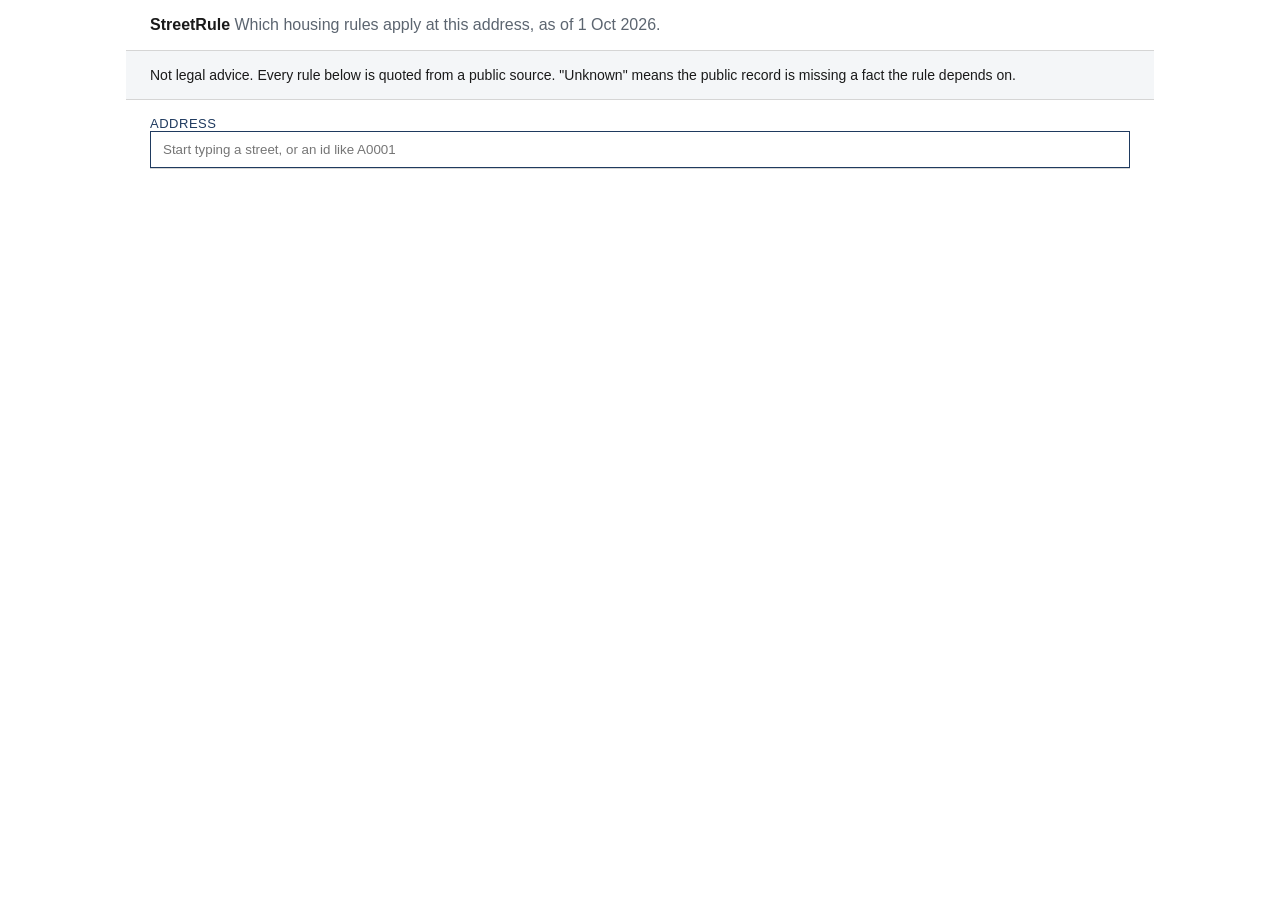
==== static/index.html @ 980dfa44 "Start the housing-rule lookup from the RealPage corpus. The repository is created during the event a" ====
<!doctype html>
<html lang="en">
<head>
  <meta charset="utf-8">
  <meta name="viewport" content="width=device-width, initial-scale=1">
  <title>StreetRule</title>
  <link rel="stylesheet" href="/static/style.css">
</head>
<body>
  <header class="bar">
    <div>
      <strong>StreetRule</strong>
      <span class="tag">Which housing rules apply at this address, as of 1 Oct 2026.</span>
    </div>
    <span class="meta" id="health"></span>
  </header>
  <p class="notice">Not legal advice. Every rule below is quoted from a public source. "Unknown" means the public record is missing a fact the rule depends on.</p>
  <main>
    <section>
      <label for="q">Address</label>
      <input id="q" placeholder="Start typing a street, or an id like A0001" autocomplete="off">
      <ul id="matches"></ul>
    </section>
    <section id="result"></section>
  </main>
  <script src="/static/app.js"></script>
</body>
</html>
---- static/style.css ----
:root { color: #1a1a1a; font-family: "Helvetica Neue", Helvetica, Arial, sans-serif; }
body { margin: 0; background: #fff; }
.bar, .notice, main { max-width: 980px; margin: 0 auto; padding: 16px 24px; }
.bar { display: flex; justify-content: space-between; gap: 24px; border-bottom: 1px solid #d5d5d5; align-items: baseline; }
.tag, .meta, .cite, .quote { color: #5c6570; }
.notice { background: #f4f6f8; border-bottom: 1px solid #d5d5d5; font-size: 14px; }
label { display: block; font-size: 13px; letter-spacing: .04em; text-transform: uppercase; color: #1f3a5f; }
input { width: 100%; box-sizing: border-box; font: 16px/1.4 inherit; padding: 10px 12px; border: 1px solid #1f3a5f; }
ul { list-style: none; margin: 0; padding: 0; border: 1px solid #d5d5d5; border-top: 0; }
li { padding: 8px 12px; cursor: pointer; }
li:hover { background: #f4f6f8; }
article { border-top: 1px solid #d5d5d5; padding: 14px 0; }
.result { font-weight: 600; color: #1f3a5f; text-transform: uppercase; font-size: 13px; letter-spacing: .04em; }
.quote { margin: 8px 0 0; padding-left: 12px; border-left: 2px solid #1f3a5f; }
h1 { font-size: 22px; font-weight: 600; margin: 8px 0; }
h2 { font-size: 16px; margin: 0 0 4px; }
p { margin: 4px 0; }
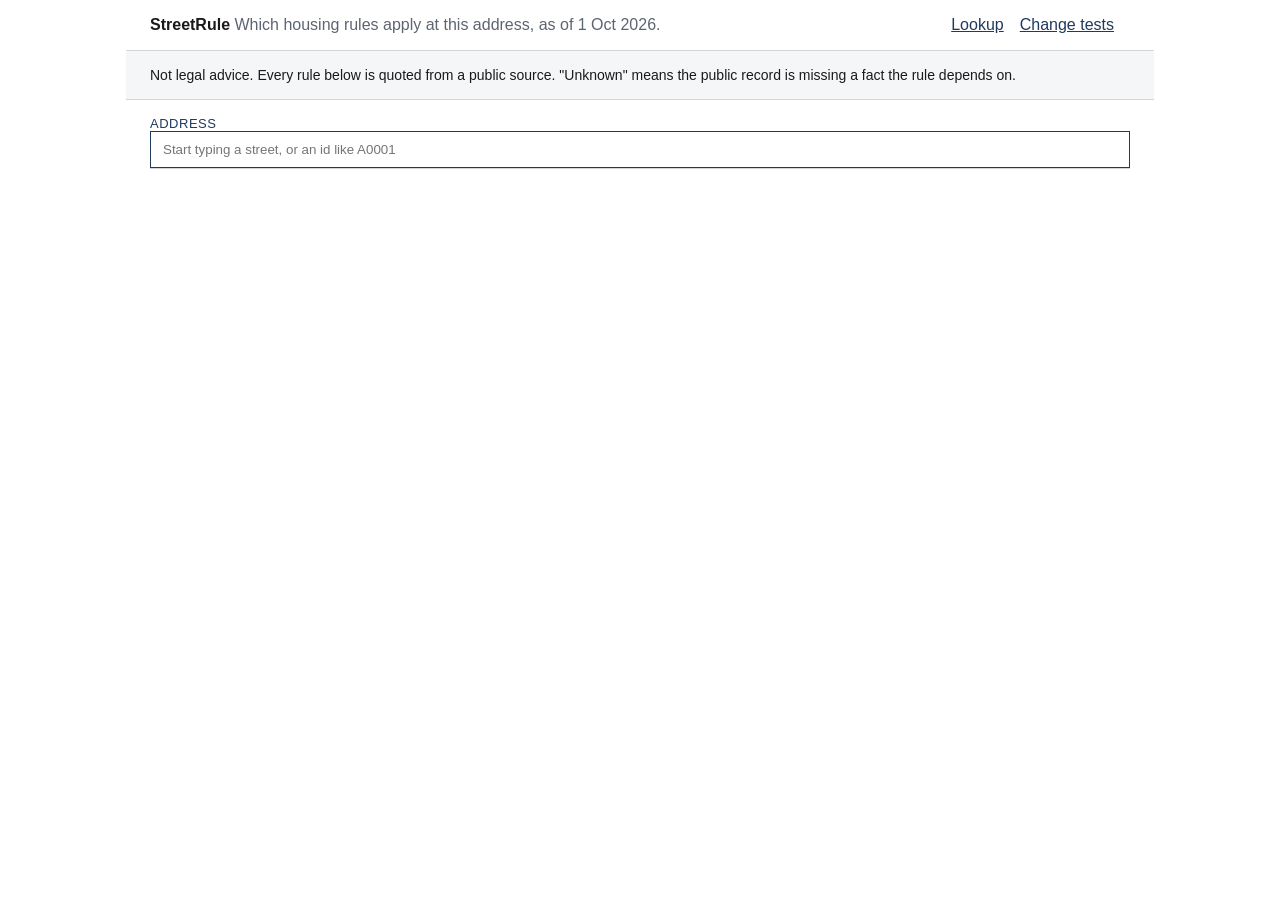
==== commit 89508b7d: "Add the five change tests and apply an enacted law once its date arrives Co-authored-by: Cursor <cur" ====
--- a/static/index.html
+++ b/static/index.html
@@ -12,7 +12,11 @@
       <strong>StreetRule</strong>
       <span class="tag">Which housing rules apply at this address, as of 1 Oct 2026.</span>
     </div>
-    <span class="meta" id="health"></span>
+    <nav>
+      <a href="/">Lookup</a>
+      <a href="/changes">Change tests</a>
+      <span class="meta" id="health"></span>
+    </nav>
   </header>
   <p class="notice">Not legal advice. Every rule below is quoted from a public source. "Unknown" means the public record is missing a fact the rule depends on.</p>
   <main>
--- a/static/style.css
+++ b/static/style.css
@@ -15,3 +15,14 @@
 h1 { font-size: 22px; font-weight: 600; margin: 8px 0; }
 h2 { font-size: 16px; margin: 0 0 4px; }
 p { margin: 4px 0; }
+
+nav { display: flex; gap: 16px; align-items: baseline; }
+nav a { color: #1f3a5f; }
+ul.plain { border: 0; margin-top: 8px; }
+ul.plain li { cursor: default; padding: 4px 0; }
+
+.conflict {
+  border-left: 3px solid #b26a00;
+  padding-left: 10px;
+  color: #6b4000;
+}
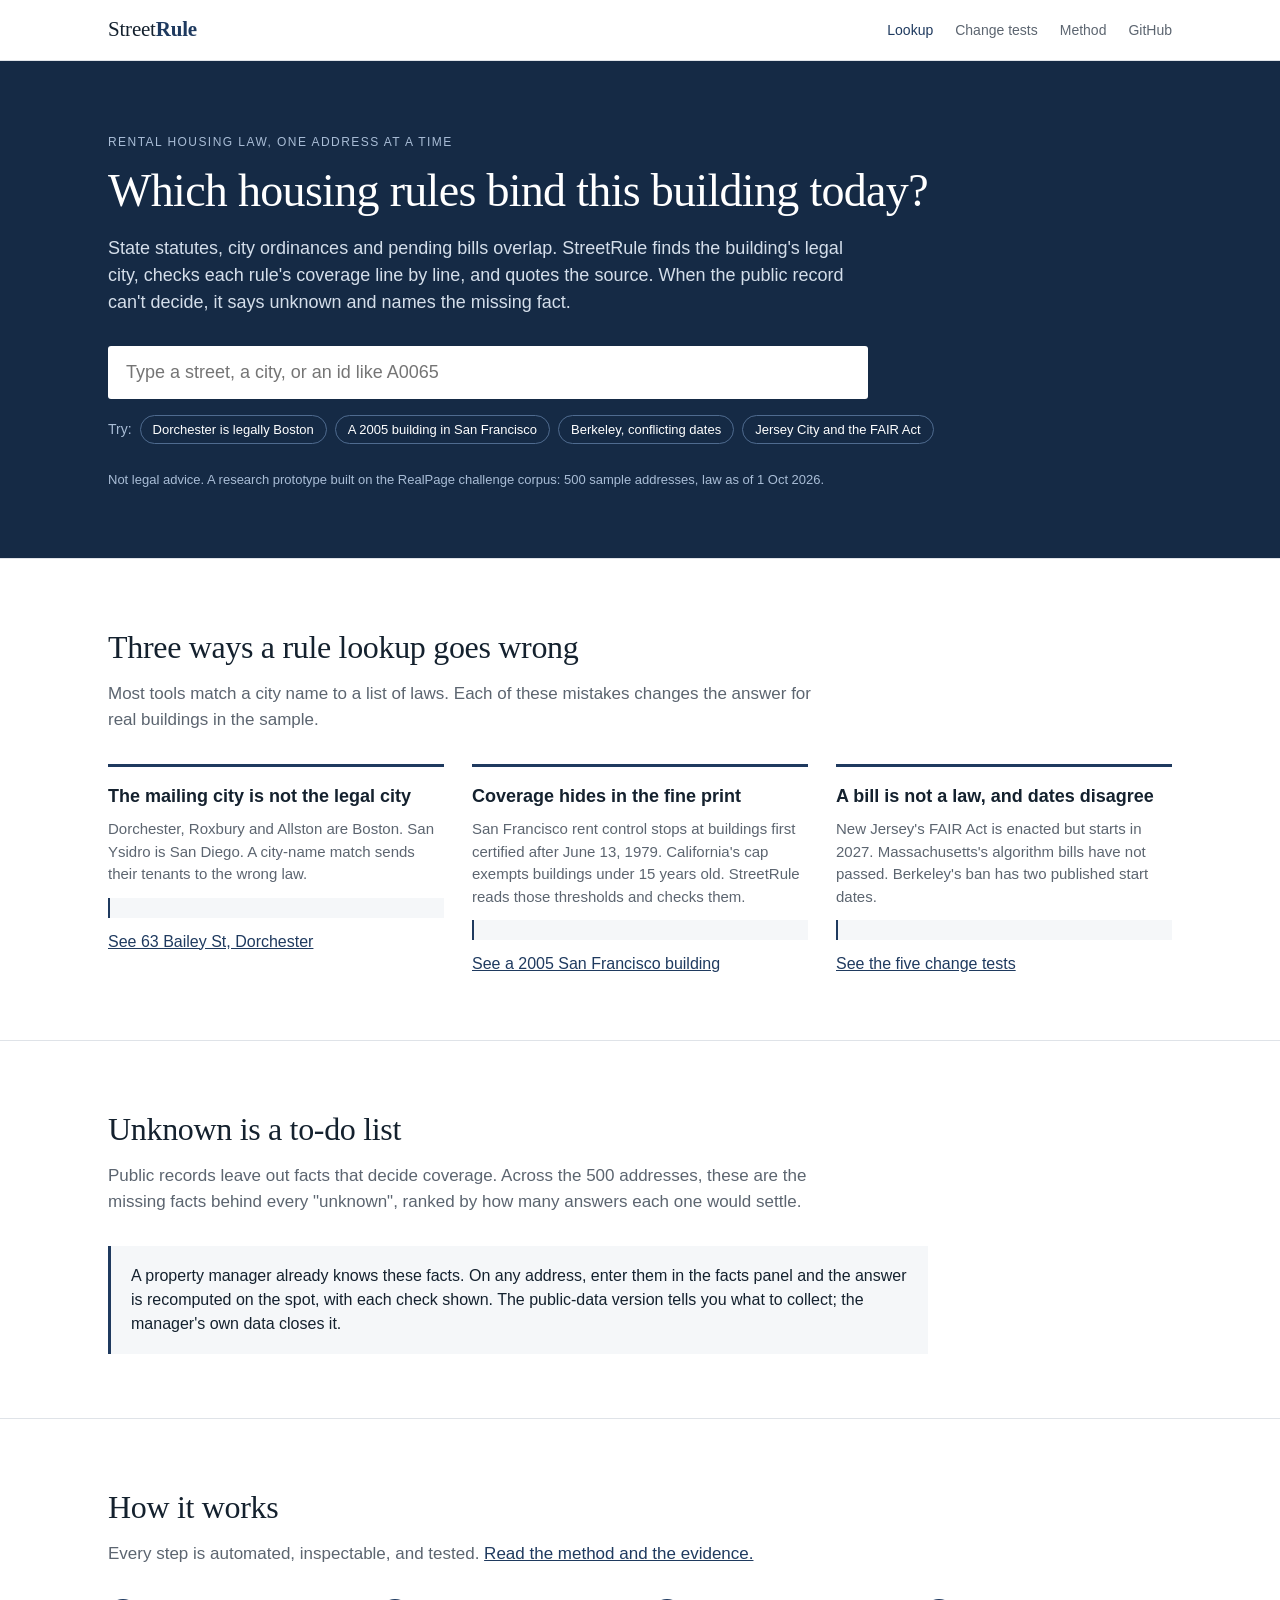
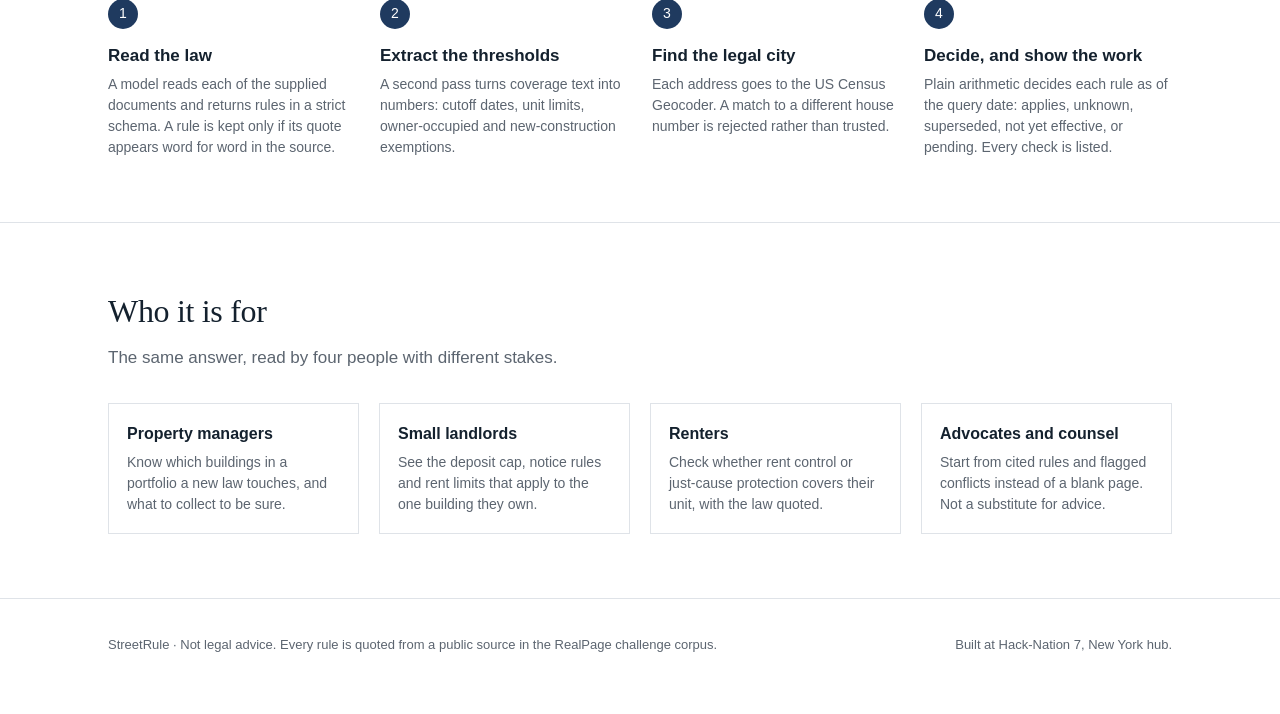
==== commit bba81198: "Decide coverage from extracted thresholds, verify cities with the Census Geocoder, redesign the site" ====
--- a/static/index.html
+++ b/static/index.html
@@ -3,30 +3,121 @@
 <head>
   <meta charset="utf-8">
   <meta name="viewport" content="width=device-width, initial-scale=1">
-  <title>StreetRule</title>
+  <title>StreetRule · Which housing rules bind this building today</title>
+  <meta name="description" content="Address-level rental housing law: state statutes, city ordinances and pending bills, each quoted from its source, with unknown when the public record cannot decide.">
   <link rel="stylesheet" href="/static/style.css">
 </head>
 <body>
-  <header class="bar">
-    <div>
-      <strong>StreetRule</strong>
-      <span class="tag">Which housing rules apply at this address, as of 1 Oct 2026.</span>
+  <header class="top">
+    <div class="wrap">
+      <a class="brand" href="/">Street<b>Rule</b></a>
+      <nav>
+        <a href="/" class="on">Lookup</a>
+        <a href="/changes">Change tests</a>
+        <a href="/method">Method</a>
+        <a href="https://github.com/vladislav-pak-world-bank/streetrule">GitHub</a>
+      </nav>
     </div>
-    <nav>
-      <a href="/">Lookup</a>
-      <a href="/changes">Change tests</a>
-      <span class="meta" id="health"></span>
-    </nav>
   </header>
-  <p class="notice">Not legal advice. Every rule below is quoted from a public source. "Unknown" means the public record is missing a fact the rule depends on.</p>
-  <main>
-    <section>
-      <label for="q">Address</label>
-      <input id="q" placeholder="Start typing a street, or an id like A0001" autocomplete="off">
-      <ul id="matches"></ul>
+
+  <section class="hero">
+    <div class="wrap">
+      <p class="eyebrow">Rental housing law, one address at a time</p>
+      <h1>Which housing rules bind this building today?</h1>
+      <p class="lede">State statutes, city ordinances and pending bills overlap. StreetRule finds the building's legal city, checks each rule's coverage line by line, and quotes the source. When the public record can't decide, it says unknown and names the missing fact.</p>
+      <div class="search">
+        <input id="q" placeholder="Type a street, a city, or an id like A0065" autocomplete="off" aria-label="Address">
+        <ul id="matches"></ul>
+      </div>
+      <div class="examples">
+        <span>Try:</span>
+        <button data-id="A0065">Dorchester is legally Boston</button>
+        <button data-id="A0081">A 2005 building in San Francisco</button>
+        <button data-id="A0005">Berkeley, conflicting dates</button>
+        <button data-id="A0008">Jersey City and the FAIR Act</button>
+      </div>
+      <p class="disclaimer">Not legal advice. A research prototype built on the RealPage challenge corpus: 500 sample addresses, law as of 1 Oct 2026.</p>
+    </div>
+  </section>
+
+  <div id="landing">
+    <div class="strip">
+      <div class="wrap" id="stats"></div>
+    </div>
+
+    <section class="block">
+      <div class="wrap">
+        <h2>Three ways a rule lookup goes wrong</h2>
+        <p class="sub">Most tools match a city name to a list of laws. Each of these mistakes changes the answer for real buildings in the sample.</p>
+        <div class="three">
+          <article>
+            <h3>The mailing city is not the legal city</h3>
+            <p>Dorchester, Roxbury and Allston are Boston. San Ysidro is San Diego. A city-name match sends their tenants to the wrong law.</p>
+            <p class="proof" id="proof-city"></p>
+            <button class="linkish" data-id="A0065">See 63 Bailey St, Dorchester</button>
+          </article>
+          <article>
+            <h3>Coverage hides in the fine print</h3>
+            <p>San Francisco rent control stops at buildings first certified after June 13, 1979. California's cap exempts buildings under 15 years old. StreetRule reads those thresholds and checks them.</p>
+            <p class="proof" id="proof-coverage"></p>
+            <button class="linkish" data-id="A0081">See a 2005 San Francisco building</button>
+          </article>
+          <article>
+            <h3>A bill is not a law, and dates disagree</h3>
+            <p>New Jersey's FAIR Act is enacted but starts in 2027. Massachusetts's algorithm bills have not passed. Berkeley's ban has two published start dates.</p>
+            <p class="proof" id="proof-status"></p>
+            <a href="/changes">See the five change tests</a>
+          </article>
+        </div>
+      </div>
     </section>
-    <section id="result"></section>
+
+    <section class="block">
+      <div class="wrap">
+        <h2>Unknown is a to-do list</h2>
+        <p class="sub">Public records leave out facts that decide coverage. Across the 500 addresses, these are the missing facts behind every "unknown", ranked by how many answers each one would settle.</p>
+        <div class="drivers" id="drivers"></div>
+        <div class="callout">A property manager already knows these facts. On any address, enter them in the facts panel and the answer is recomputed on the spot, with each check shown. The public-data version tells you what to collect; the manager's own data closes it.</div>
+      </div>
+    </section>
+
+    <section class="block">
+      <div class="wrap">
+        <h2>How it works</h2>
+        <p class="sub">Every step is automated, inspectable, and tested. <a href="/method">Read the method and the evidence.</a></p>
+        <div class="steps">
+          <article><h3>Read the law</h3><p>A model reads each of the supplied documents and returns rules in a strict schema. A rule is kept only if its quote appears word for word in the source.</p></article>
+          <article><h3>Extract the thresholds</h3><p>A second pass turns coverage text into numbers: cutoff dates, unit limits, owner-occupied and new-construction exemptions.</p></article>
+          <article><h3>Find the legal city</h3><p>Each address goes to the US Census Geocoder. A match to a different house number is rejected rather than trusted.</p></article>
+          <article><h3>Decide, and show the work</h3><p>Plain arithmetic decides each rule as of the query date: applies, unknown, superseded, not yet effective, or pending. Every check is listed.</p></article>
+        </div>
+      </div>
+    </section>
+
+    <section class="block">
+      <div class="wrap">
+        <h2>Who it is for</h2>
+        <p class="sub">The same answer, read by four people with different stakes.</p>
+        <div class="who">
+          <article><h3>Property managers</h3><p>Know which buildings in a portfolio a new law touches, and what to collect to be sure.</p></article>
+          <article><h3>Small landlords</h3><p>See the deposit cap, notice rules and rent limits that apply to the one building they own.</p></article>
+          <article><h3>Renters</h3><p>Check whether rent control or just-cause protection covers their unit, with the law quoted.</p></article>
+          <article><h3>Advocates and counsel</h3><p>Start from cited rules and flagged conflicts instead of a blank page. Not a substitute for advice.</p></article>
+        </div>
+      </div>
+    </section>
+  </div>
+
+  <main id="report" class="hidden">
+    <div class="wrap" id="report-body"></div>
   </main>
+
+  <footer>
+    <div class="wrap">
+      <span>StreetRule · Not legal advice. Every rule is quoted from a public source in the RealPage challenge corpus.</span>
+      <span>Built at Hack-Nation 7, New York hub.</span>
+    </div>
+  </footer>
   <script src="/static/app.js"></script>
 </body>
 </html>
--- a/static/style.css
+++ b/static/style.css
@@ -1,28 +1,205 @@
-:root { color: #1a1a1a; font-family: "Helvetica Neue", Helvetica, Arial, sans-serif; }
+:root {
+  --ink: #14212e;
+  --navy: #1f3a5f;
+  --navy-deep: #152a45;
+  --muted: #5c6570;
+  --line: #dfe3e8;
+  --soft: #f5f7f9;
+  --applies: #1d6b46;
+  --unknown: #9a6200;
+  --superseded: #5c6570;
+  --future: #2f5f9e;
+  --pending: #6b4fa0;
+  --outside: #8a8f96;
+  --serif: Georgia, "Times New Roman", serif;
+  --sans: "Helvetica Neue", Helvetica, Arial, sans-serif;
+  color: var(--ink);
+  font-family: var(--sans);
+  font-size: 16px;
+  line-height: 1.5;
+}
+
+* { box-sizing: border-box; }
 body { margin: 0; background: #fff; }
-.bar, .notice, main { max-width: 980px; margin: 0 auto; padding: 16px 24px; }
-.bar { display: flex; justify-content: space-between; gap: 24px; border-bottom: 1px solid #d5d5d5; align-items: baseline; }
-.tag, .meta, .cite, .quote { color: #5c6570; }
-.notice { background: #f4f6f8; border-bottom: 1px solid #d5d5d5; font-size: 14px; }
-label { display: block; font-size: 13px; letter-spacing: .04em; text-transform: uppercase; color: #1f3a5f; }
-input { width: 100%; box-sizing: border-box; font: 16px/1.4 inherit; padding: 10px 12px; border: 1px solid #1f3a5f; }
-ul { list-style: none; margin: 0; padding: 0; border: 1px solid #d5d5d5; border-top: 0; }
-li { padding: 8px 12px; cursor: pointer; }
-li:hover { background: #f4f6f8; }
-article { border-top: 1px solid #d5d5d5; padding: 14px 0; }
-.result { font-weight: 600; color: #1f3a5f; text-transform: uppercase; font-size: 13px; letter-spacing: .04em; }
-.quote { margin: 8px 0 0; padding-left: 12px; border-left: 2px solid #1f3a5f; }
-h1 { font-size: 22px; font-weight: 600; margin: 8px 0; }
-h2 { font-size: 16px; margin: 0 0 4px; }
-p { margin: 4px 0; }
-
-nav { display: flex; gap: 16px; align-items: baseline; }
-nav a { color: #1f3a5f; }
-ul.plain { border: 0; margin-top: 8px; }
-ul.plain li { cursor: default; padding: 4px 0; }
-
-.conflict {
-  border-left: 3px solid #b26a00;
-  padding-left: 10px;
-  color: #6b4000;
+a { color: var(--navy); }
+.wrap { max-width: 1120px; margin: 0 auto; padding: 0 28px; }
+
+/* Top bar */
+.top { border-bottom: 1px solid var(--line); background: #fff; position: sticky; top: 0; z-index: 10; }
+.top .wrap { display: flex; align-items: center; justify-content: space-between; height: 60px; }
+.brand { font-family: var(--serif); font-size: 21px; color: var(--ink); text-decoration: none; letter-spacing: -.01em; }
+.brand b { color: var(--navy); }
+.top nav { display: flex; gap: 22px; font-size: 14px; }
+.top nav a { color: var(--muted); text-decoration: none; }
+.top nav a:hover, .top nav a.on { color: var(--navy); }
+
+/* Hero */
+.hero { background: var(--navy-deep); color: #fff; padding: 72px 0 56px; }
+.eyebrow { text-transform: uppercase; letter-spacing: .12em; font-size: 12px; color: #a9bdd6; margin: 0 0 14px; }
+.hero h1 { font-family: var(--serif); font-weight: 400; font-size: 46px; line-height: 1.12; margin: 0 0 18px; max-width: 820px; letter-spacing: -.015em; }
+.hero p.lede { font-size: 18px; color: #d4deea; max-width: 760px; margin: 0 0 30px; }
+.search { position: relative; max-width: 760px; }
+.search input { width: 100%; font: 18px var(--sans); padding: 16px 18px; border: 0; border-radius: 3px; color: var(--ink); }
+.search input:focus { outline: 3px solid #7fa6d6; }
+#matches { position: absolute; left: 0; right: 0; top: 100%; margin: 4px 0 0; padding: 0; list-style: none; background: #fff; color: var(--ink); border-radius: 3px; box-shadow: 0 10px 30px rgba(0, 0, 0, .25); max-height: 340px; overflow: auto; z-index: 5; }
+#matches li { padding: 10px 16px; cursor: pointer; border-bottom: 1px solid var(--line); font-size: 15px; }
+#matches li:hover, #matches li.active { background: var(--soft); }
+#matches:empty { display: none; }
+.examples { margin-top: 16px; font-size: 14px; color: #a9bdd6; display: flex; flex-wrap: wrap; gap: 8px; align-items: center; }
+.examples button { font: 13px var(--sans); background: transparent; color: #fff; border: 1px solid #4f6b8f; border-radius: 20px; padding: 6px 12px; cursor: pointer; }
+.examples button:hover { background: #24406a; }
+.disclaimer { margin-top: 26px; font-size: 13px; color: #a9bdd6; max-width: 760px; }
+
+/* Evidence strip */
+.strip { border-bottom: 1px solid var(--line); background: var(--soft); }
+.strip .wrap { display: grid; grid-template-columns: repeat(5, 1fr); gap: 0; }
+.stat { padding: 26px 18px 24px 0; }
+.stat + .stat { padding-left: 18px; border-left: 1px solid var(--line); }
+.stat .n { font-family: var(--serif); font-size: 34px; color: var(--navy); line-height: 1; }
+.stat .l { font-size: 13px; color: var(--muted); margin-top: 8px; }
+
+/* Sections */
+section.block { padding: 64px 0; border-bottom: 1px solid var(--line); }
+section.block h2 { font-family: var(--serif); font-weight: 400; font-size: 32px; margin: 0 0 10px; letter-spacing: -.01em; }
+section.block p.sub { color: var(--muted); max-width: 720px; margin: 0 0 32px; font-size: 17px; }
+.three { display: grid; grid-template-columns: repeat(3, 1fr); gap: 28px; }
+.three article { border-top: 3px solid var(--navy); padding-top: 16px; }
+.three h3 { font-size: 18px; margin: 0 0 8px; }
+.three p { color: var(--muted); margin: 0 0 12px; font-size: 15px; }
+.three .proof { font-size: 14px; color: var(--ink); background: var(--soft); padding: 10px 12px; border-left: 2px solid var(--navy); }
+.linkish { background: none; border: 0; padding: 0; color: var(--navy); text-decoration: underline; cursor: pointer; font: inherit; }
+
+.drivers { max-width: 820px; }
+.driver { display: grid; grid-template-columns: 260px 1fr 150px; gap: 16px; align-items: center; padding: 10px 0; border-bottom: 1px solid var(--line); font-size: 15px; }
+.bar { height: 12px; background: var(--soft); border-radius: 2px; overflow: hidden; }
+.bar span { display: block; height: 100%; background: var(--unknown); }
+.driver .num { color: var(--muted); font-size: 14px; text-align: right; }
+.callout { margin-top: 26px; max-width: 820px; padding: 18px 20px; background: var(--soft); border-left: 3px solid var(--navy); }
+
+.steps { display: grid; grid-template-columns: repeat(4, 1fr); gap: 24px; counter-reset: step; }
+.steps article { position: relative; padding-top: 44px; }
+.steps article::before { counter-increment: step; content: counter(step); position: absolute; top: 0; left: 0; width: 30px; height: 30px; border-radius: 50%; background: var(--navy); color: #fff; font-size: 14px; display: grid; place-items: center; }
+.steps h3 { font-size: 17px; margin: 0 0 6px; }
+.steps p { font-size: 14px; color: var(--muted); margin: 0; }
+
+.who { display: grid; grid-template-columns: repeat(4, 1fr); gap: 20px; }
+.who article { border: 1px solid var(--line); padding: 18px; }
+.who h3 { font-size: 16px; margin: 0 0 6px; }
+.who p { font-size: 14px; color: var(--muted); margin: 0; }
+
+footer { padding: 36px 0 60px; color: var(--muted); font-size: 13px; }
+footer .wrap { display: flex; justify-content: space-between; gap: 24px; flex-wrap: wrap; }
+
+/* Report */
+#report { padding: 36px 0 70px; }
+.back { font-size: 14px; color: var(--muted); }
+.report-head h1 { font-family: var(--serif); font-weight: 400; font-size: 34px; margin: 10px 0 6px; }
+.where { color: var(--muted); font-size: 15px; display: flex; flex-wrap: wrap; gap: 10px; align-items: center; }
+.badge { display: inline-block; font-size: 12px; padding: 2px 8px; border-radius: 2px; border: 1px solid var(--line); color: var(--muted); background: #fff; }
+.badge.census { border-color: #9cc3ad; color: var(--applies); background: #f1f8f4; }
+.badge.alias { border-color: #b8c7da; color: var(--navy); }
+.badge.review { border-color: #d7c3e8; color: var(--pending); }
+.counts { display: flex; flex-wrap: wrap; gap: 8px; margin: 18px 0 26px; }
+.count { font-size: 14px; padding: 6px 12px; border-radius: 2px; background: var(--soft); border-left: 3px solid var(--line); }
+
+.layout { display: grid; grid-template-columns: 300px 1fr; gap: 36px; align-items: start; }
+aside.facts { position: sticky; top: 84px; border: 1px solid var(--line); padding: 18px; background: #fff; }
+aside h2 { font-size: 13px; text-transform: uppercase; letter-spacing: .08em; color: var(--navy); margin: 0 0 4px; }
+aside p.hint { font-size: 13px; color: var(--muted); margin: 0 0 14px; }
+.field { margin-bottom: 12px; }
+.field label { display: block; font-size: 13px; color: var(--ink); margin-bottom: 4px; }
+.field input, .field select { width: 100%; font: 15px var(--sans); padding: 8px 10px; border: 1px solid #c3cad3; border-radius: 2px; background: #fff; }
+.field input.supplied, .field select.supplied { border-color: var(--navy); background: #f2f6fb; }
+.field .from { font-size: 12px; color: var(--muted); margin-top: 3px; }
+aside button.primary { width: 100%; font: 600 14px var(--sans); background: var(--navy); color: #fff; border: 0; padding: 10px; border-radius: 2px; cursor: pointer; }
+aside button.reset { width: 100%; margin-top: 8px; font: 13px var(--sans); background: none; border: 0; color: var(--muted); text-decoration: underline; cursor: pointer; }
+.settle { margin-top: 20px; padding-top: 16px; border-top: 1px solid var(--line); }
+.settle li { font-size: 14px; margin: 6px 0; }
+.settle ul { margin: 6px 0 0; padding-left: 18px; }
+
+.group h2 { font-family: var(--serif); font-weight: 400; font-size: 22px; margin: 26px 0 4px; display: flex; align-items: baseline; gap: 10px; }
+.group h2 small { font-family: var(--sans); font-size: 14px; color: var(--muted); }
+.group p.why { color: var(--muted); margin: 0 0 10px; font-size: 14px; }
+.card { border: 1px solid var(--line); border-left: 4px solid var(--line); padding: 16px 18px; margin: 12px 0; background: #fff; }
+.card.applies { border-left-color: var(--applies); }
+.card.unknown { border-left-color: var(--unknown); }
+.card.superseded { border-left-color: var(--superseded); }
+.card.not_yet_effective { border-left-color: var(--future); }
+.card.pending { border-left-color: var(--pending); }
+.card.not_covered { border-left-color: var(--outside); }
+.tags { display: flex; flex-wrap: wrap; gap: 6px; margin-bottom: 8px; }
+.tag { font-size: 11px; text-transform: uppercase; letter-spacing: .06em; color: var(--muted); border: 1px solid var(--line); padding: 2px 6px; border-radius: 2px; }
+.tag.result { color: #fff; border-color: transparent; }
+.tag.result.applies { background: var(--applies); }
+.tag.result.unknown { background: var(--unknown); }
+.tag.result.superseded { background: var(--superseded); }
+.tag.result.not_yet_effective { background: var(--future); }
+.tag.result.pending { background: var(--pending); }
+.tag.result.not_covered { background: var(--outside); }
+.card h3 { font-size: 17px; margin: 0 0 6px; }
+.card p { margin: 4px 0; }
+.key { display: inline-block; font-size: 14px; background: var(--soft); padding: 2px 8px; margin-top: 6px; }
+.checks { list-style: none; padding: 0; margin: 10px 0 0; font-size: 14px; }
+.checks li { padding: 3px 0 3px 24px; position: relative; }
+.checks li::before { position: absolute; left: 0; font-weight: 700; width: 18px; text-align: center; }
+.checks li.pass::before { content: "✓"; color: var(--applies); }
+.checks li.fail::before { content: "✕"; color: var(--outside); }
+.checks li.open::before { content: "?"; color: var(--unknown); }
+.conflict { margin-top: 10px; border-left: 3px solid #b26a00; padding: 6px 10px; color: #6b4000; background: #fdf7ee; font-size: 14px; }
+blockquote { margin: 12px 0 0; padding: 4px 0 4px 14px; border-left: 2px solid var(--navy); color: var(--muted); font-family: var(--serif); font-size: 15px; }
+.provenance { margin-top: 10px; font-size: 13px; color: var(--muted); display: flex; flex-wrap: wrap; gap: 6px 14px; }
+details.outside summary { cursor: pointer; font-family: var(--serif); font-size: 22px; margin: 26px 0 4px; }
+details.outside summary small { font-family: var(--sans); font-size: 14px; color: var(--muted); }
+.gap-box { margin-top: 28px; padding: 16px 18px; border: 1px dashed #c3cad3; background: var(--soft); }
+.gap-box h3 { margin: 0 0 6px; font-size: 16px; }
+.gap-box ul { margin: 8px 0 0; padding-left: 18px; font-size: 14px; }
+
+/* Change tests and method */
+.page-head { padding: 48px 0 18px; border-bottom: 1px solid var(--line); }
+.page-head h1 { font-family: var(--serif); font-weight: 400; font-size: 38px; margin: 0 0 10px; }
+.page-head p { color: var(--muted); max-width: 760px; font-size: 17px; margin: 0; }
+.test { display: grid; grid-template-columns: 90px 1fr 220px; gap: 24px; padding: 28px 0; border-bottom: 1px solid var(--line); }
+.test .id { font-family: var(--serif); font-size: 34px; color: var(--navy); }
+.test h2 { font-size: 19px; margin: 0 0 6px; }
+.test p { color: var(--muted); margin: 0 0 10px; }
+.test ul { margin: 0; padding: 0; list-style: none; font-size: 14px; }
+.test li { padding: 6px 10px; border-left: 2px solid var(--line); margin-bottom: 4px; background: var(--soft); }
+.test .nums { font-size: 14px; color: var(--muted); }
+.test .nums b { display: block; font-family: var(--serif); font-weight: 400; font-size: 30px; color: var(--ink); }
+.test .pass { display: inline-block; margin-top: 10px; font-size: 12px; color: var(--applies); border: 1px solid #9cc3ad; background: #f1f8f4; padding: 2px 8px; }
+
+table.metrics { border-collapse: collapse; width: 100%; max-width: 900px; font-size: 15px; }
+table.metrics th, table.metrics td { text-align: left; padding: 10px 12px; border-bottom: 1px solid var(--line); vertical-align: top; }
+table.metrics th { font-size: 12px; text-transform: uppercase; letter-spacing: .06em; color: var(--muted); font-weight: 600; }
+.pipeline { display: grid; grid-template-columns: repeat(5, 1fr); gap: 0; margin: 10px 0 0; }
+.pipeline div { padding: 16px; border: 1px solid var(--line); border-right: 0; font-size: 14px; }
+.pipeline div:last-child { border-right: 1px solid var(--line); }
+.pipeline b { display: block; margin-bottom: 4px; color: var(--navy); }
+.pipeline code { font-size: 12px; color: var(--muted); }
+.plain-list { color: var(--muted); max-width: 820px; }
+.plain-list li { margin: 6px 0; }
+
+.summary h2 { font-family: var(--serif); font-weight: 400; font-size: 22px; margin: 0 0 8px; }
+.summary table { width: 100%; border-collapse: collapse; font-size: 14px; }
+.summary td { padding: 9px 10px 9px 0; border-bottom: 1px solid var(--line); vertical-align: top; }
+.summary td:first-child { width: 160px; color: var(--navy); font-weight: 600; }
+.summary td:last-child { width: 30%; }
+.muted { color: var(--muted); }
+h4.topic { font-size: 13px; text-transform: uppercase; letter-spacing: .06em; color: var(--muted); margin: 18px 0 0; font-weight: 600; }
+h4.topic small { font-weight: 400; }
+.hidden { display: none !important; }
+body.reporting .hero { padding: 16px 0; }
+body.reporting .hero .eyebrow, body.reporting .hero h1, body.reporting .hero .lede, body.reporting .hero .examples, body.reporting .hero .disclaimer { display: none; }
+body.reporting .search input { font-size: 16px; padding: 11px 14px; }
+.legal { font-size: 13px; color: var(--muted); background: var(--soft); border-left: 3px solid var(--navy); padding: 8px 12px; margin: 14px 0 0; }
+
+@media (max-width: 860px) {
+  .hero h1 { font-size: 32px; }
+  .strip .wrap, .three, .steps, .who, .pipeline { grid-template-columns: 1fr 1fr; }
+  .stat, .stat + .stat { padding: 18px 12px 18px 0; border-left: 0; }
+  .layout { grid-template-columns: 1fr; }
+  aside.facts { position: static; }
+  .driver { grid-template-columns: 1fr; gap: 4px; }
+  .test { grid-template-columns: 1fr; }
+  .top nav { gap: 12px; }
 }
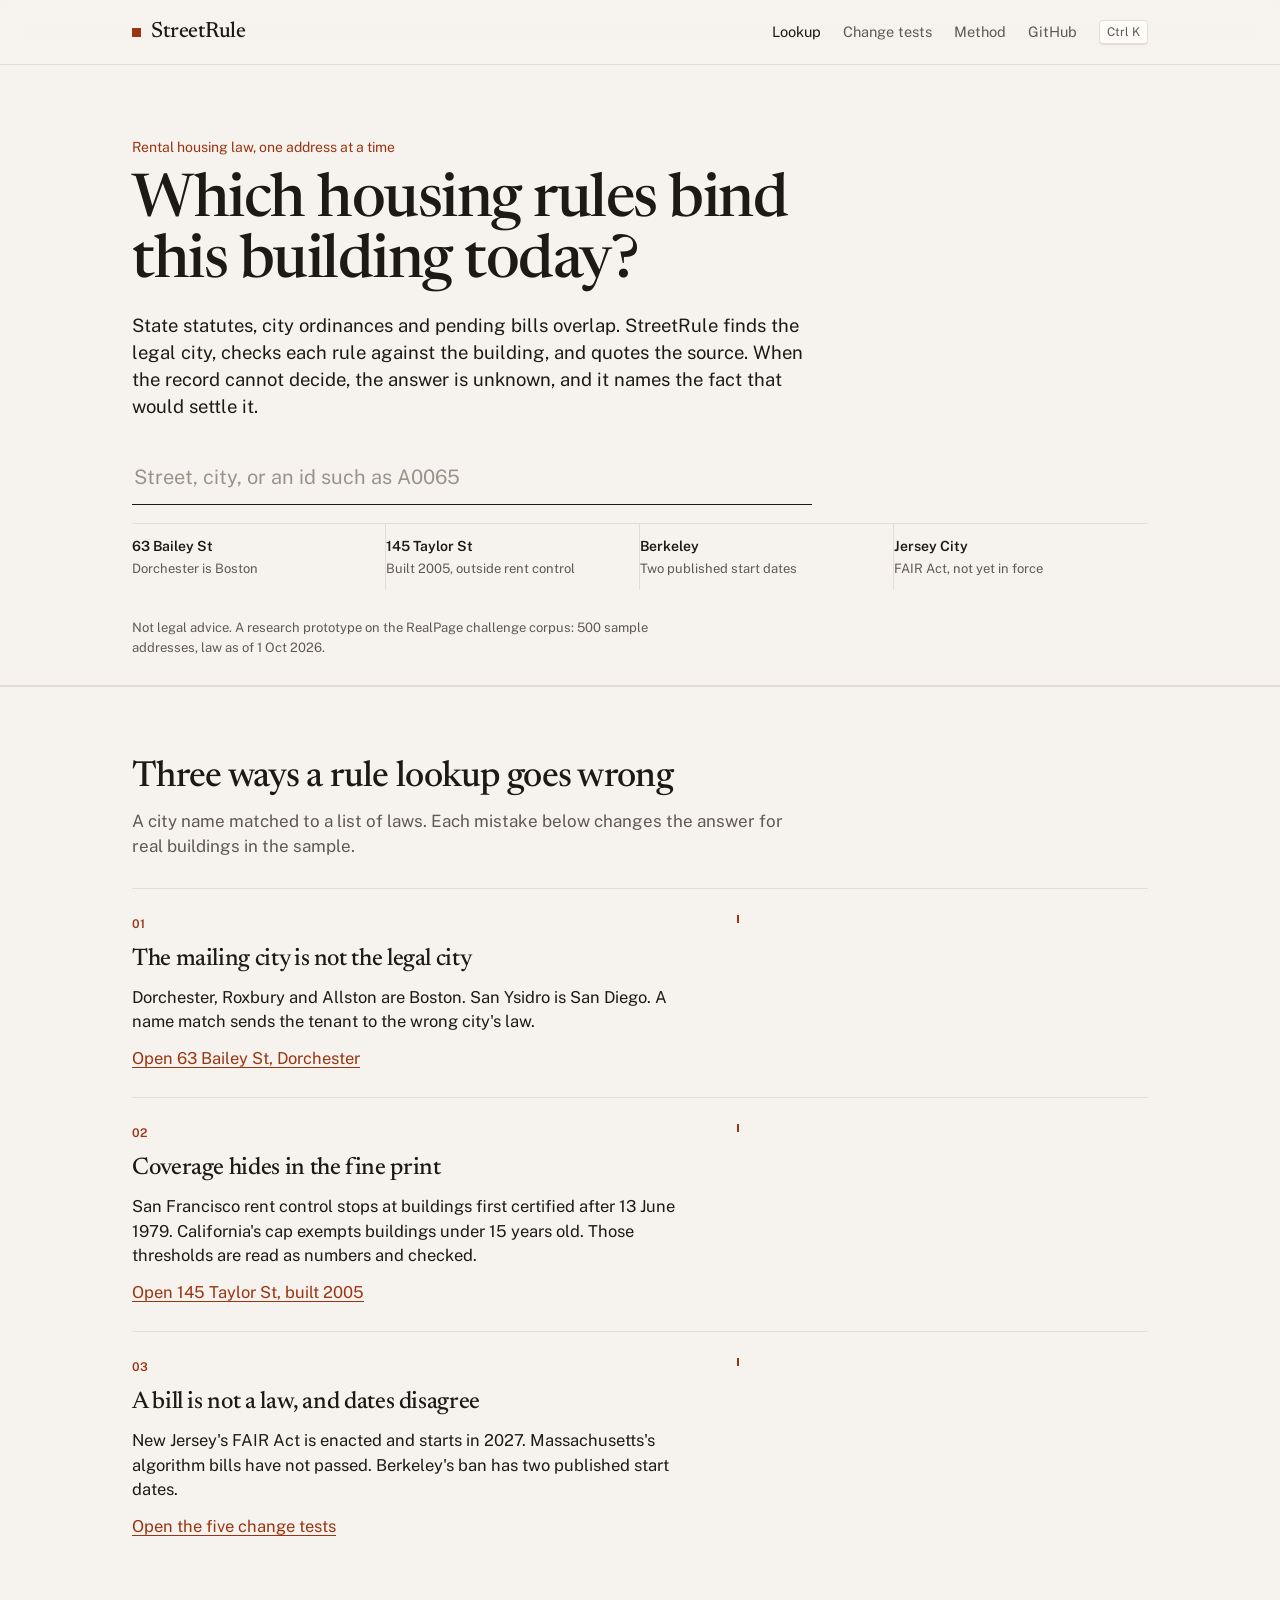
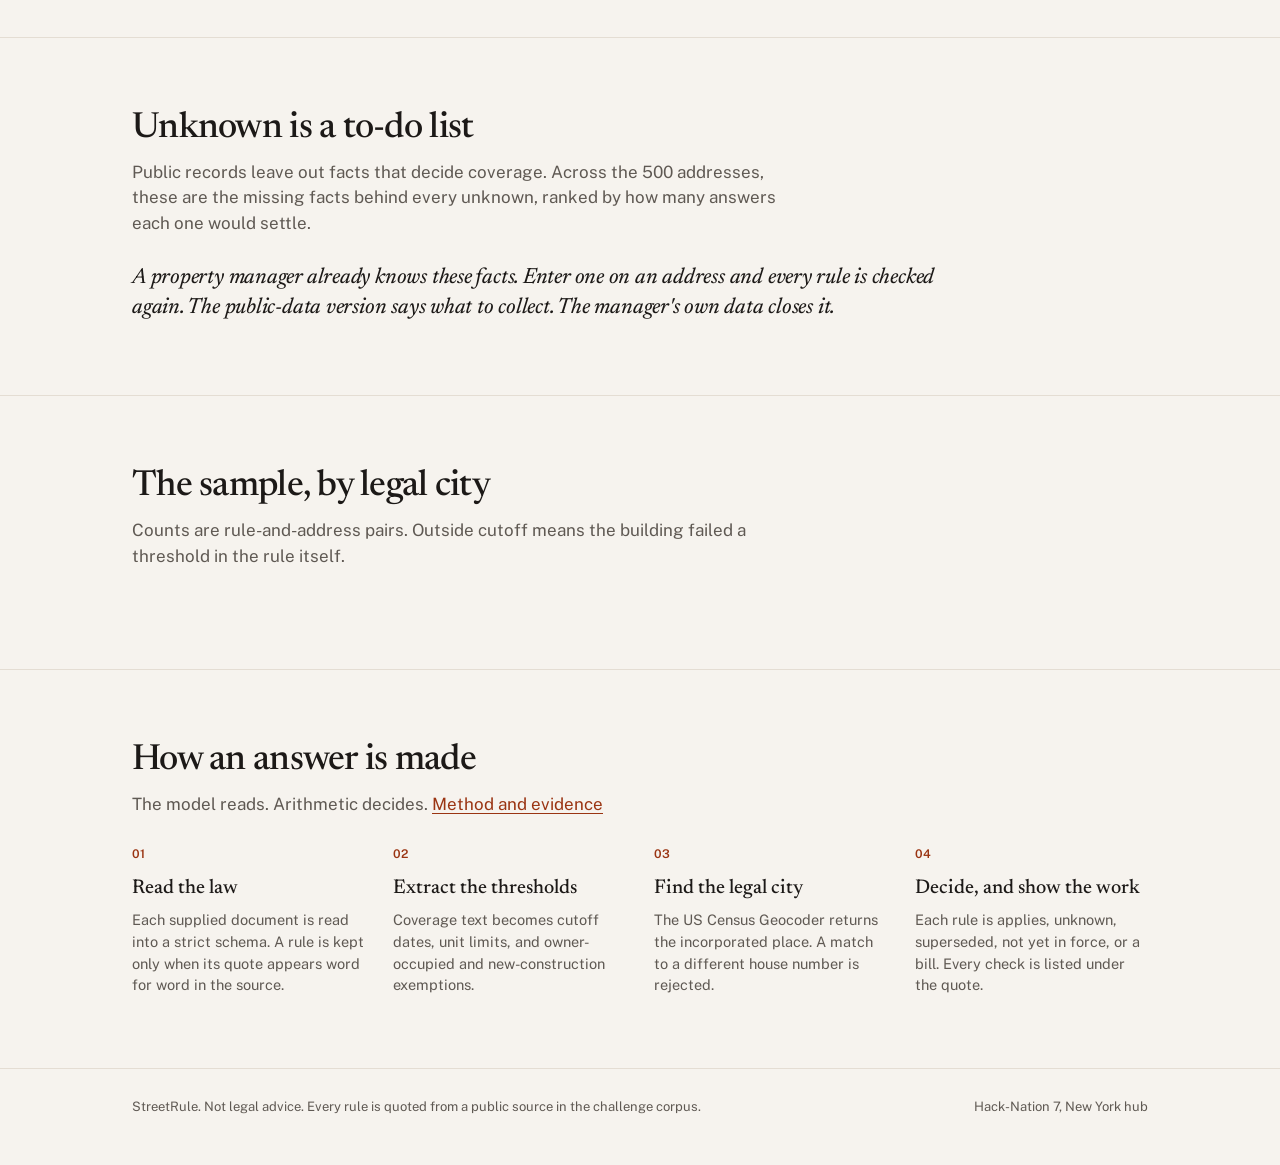
==== commit dec8e14c: "Set the site as a legal instrument: comparison on every address, jump palette, editorial type Co-aut" ====
--- a/static/index.html
+++ b/static/index.html
@@ -5,17 +5,24 @@
   <meta name="viewport" content="width=device-width, initial-scale=1">
   <title>StreetRule · Which housing rules bind this building today</title>
   <meta name="description" content="Address-level rental housing law: state statutes, city ordinances and pending bills, each quoted from its source, with unknown when the public record cannot decide.">
+  <meta name="theme-color" content="#f6f3ee">
+  <link rel="icon" href="/static/favicon.svg" type="image/svg+xml">
+  <link rel="preconnect" href="https://fonts.googleapis.com">
+  <link rel="preconnect" href="https://fonts.gstatic.com" crossorigin>
+  <link href="https://fonts.googleapis.com/css2?family=Newsreader:ital,opsz,wght@0,6..72,400;0,6..72,500;0,6..72,600;1,6..72,450&family=Public+Sans:ital,wght@0,400;0,500;0,600;1,400&display=swap" rel="stylesheet">
   <link rel="stylesheet" href="/static/style.css">
 </head>
 <body>
+  <a class="skip" href="#report">Skip to the answer</a>
   <header class="top">
     <div class="wrap">
-      <a class="brand" href="/">Street<b>Rule</b></a>
+      <a class="brand" href="/"><span class="mark" aria-hidden="true"></span>StreetRule</a>
       <nav>
         <a href="/" class="on">Lookup</a>
         <a href="/changes">Change tests</a>
         <a href="/method">Method</a>
         <a href="https://github.com/vladislav-pak-world-bank/streetrule">GitHub</a>
+        <button type="button" class="kbd" id="open-palette">⌘K</button>
       </nav>
     </div>
   </header>
@@ -24,19 +31,19 @@
     <div class="wrap">
       <p class="eyebrow">Rental housing law, one address at a time</p>
       <h1>Which housing rules bind this building today?</h1>
-      <p class="lede">State statutes, city ordinances and pending bills overlap. StreetRule finds the building's legal city, checks each rule's coverage line by line, and quotes the source. When the public record can't decide, it says unknown and names the missing fact.</p>
+      <p class="lede">State statutes, city ordinances and pending bills overlap. StreetRule finds the legal city, checks each rule against the building, and quotes the source. When the record cannot decide, the answer is unknown, and it names the fact that would settle it.</p>
       <div class="search">
-        <input id="q" placeholder="Type a street, a city, or an id like A0065" autocomplete="off" aria-label="Address">
+        <label class="sr" for="q">Address</label>
+        <input id="q" placeholder="Street, city, or an id such as A0065" autocomplete="off">
         <ul id="matches"></ul>
       </div>
       <div class="examples">
-        <span>Try:</span>
-        <button data-id="A0065">Dorchester is legally Boston</button>
-        <button data-id="A0081">A 2005 building in San Francisco</button>
-        <button data-id="A0005">Berkeley, conflicting dates</button>
-        <button data-id="A0008">Jersey City and the FAIR Act</button>
+        <button type="button" data-id="A0065"><b>63 Bailey St</b><span>Dorchester is Boston</span></button>
+        <button type="button" data-id="A0081"><b>145 Taylor St</b><span>Built 2005, outside rent control</span></button>
+        <button type="button" data-id="A0005"><b>Berkeley</b><span>Two published start dates</span></button>
+        <button type="button" data-id="A0008"><b>Jersey City</b><span>FAIR Act, not yet in force</span></button>
       </div>
-      <p class="disclaimer">Not legal advice. A research prototype built on the RealPage challenge corpus: 500 sample addresses, law as of 1 Oct 2026.</p>
+      <p class="disclaimer">Not legal advice. A research prototype on the RealPage challenge corpus: 500 sample addresses, law as of 1 Oct 2026.</p>
     </div>
   </section>
 
@@ -48,61 +55,64 @@
     <section class="block">
       <div class="wrap">
         <h2>Three ways a rule lookup goes wrong</h2>
-        <p class="sub">Most tools match a city name to a list of laws. Each of these mistakes changes the answer for real buildings in the sample.</p>
-        <div class="three">
-          <article>
-            <h3>The mailing city is not the legal city</h3>
-            <p>Dorchester, Roxbury and Allston are Boston. San Ysidro is San Diego. A city-name match sends their tenants to the wrong law.</p>
+        <p class="sub">A city name matched to a list of laws. Each mistake below changes the answer for real buildings in the sample.</p>
+        <ol class="cases">
+          <li>
+            <div>
+              <h3>The mailing city is not the legal city</h3>
+              <p>Dorchester, Roxbury and Allston are Boston. San Ysidro is San Diego. A name match sends the tenant to the wrong city's law.</p>
+              <button type="button" class="textlink" data-id="A0065">Open 63 Bailey St, Dorchester</button>
+            </div>
             <p class="proof" id="proof-city"></p>
-            <button class="linkish" data-id="A0065">See 63 Bailey St, Dorchester</button>
-          </article>
-          <article>
-            <h3>Coverage hides in the fine print</h3>
-            <p>San Francisco rent control stops at buildings first certified after June 13, 1979. California's cap exempts buildings under 15 years old. StreetRule reads those thresholds and checks them.</p>
+          </li>
+          <li>
+            <div>
+              <h3>Coverage hides in the fine print</h3>
+              <p>San Francisco rent control stops at buildings first certified after 13 June 1979. California's cap exempts buildings under 15 years old. Those thresholds are read as numbers and checked.</p>
+              <button type="button" class="textlink" data-id="A0081">Open 145 Taylor St, built 2005</button>
+            </div>
             <p class="proof" id="proof-coverage"></p>
-            <button class="linkish" data-id="A0081">See a 2005 San Francisco building</button>
-          </article>
-          <article>
-            <h3>A bill is not a law, and dates disagree</h3>
-            <p>New Jersey's FAIR Act is enacted but starts in 2027. Massachusetts's algorithm bills have not passed. Berkeley's ban has two published start dates.</p>
+          </li>
+          <li>
+            <div>
+              <h3>A bill is not a law, and dates disagree</h3>
+              <p>New Jersey's FAIR Act is enacted and starts in 2027. Massachusetts's algorithm bills have not passed. Berkeley's ban has two published start dates.</p>
+              <a class="textlink" href="/changes">Open the five change tests</a>
+            </div>
             <p class="proof" id="proof-status"></p>
-            <a href="/changes">See the five change tests</a>
-          </article>
+          </li>
+        </ol>
+      </div>
+    </section>
+
+    <section class="block">
+      <div class="wrap">
+        <h2>Unknown is a to-do list</h2>
+        <p class="sub">Public records leave out facts that decide coverage. Across the 500 addresses, these are the missing facts behind every unknown, ranked by how many answers each one would settle.</p>
+        <div class="drivers" id="drivers"></div>
+        <p class="pull">A property manager already knows these facts. Enter one on an address and every rule is checked again. The public-data version says what to collect. The manager's own data closes it.</p>
+      </div>
+    </section>
+
+    <section class="block">
+      <div class="wrap">
+        <h2>The sample, by legal city</h2>
+        <p class="sub">Counts are rule-and-address pairs. Outside cutoff means the building failed a threshold in the rule itself.</p>
+        <div class="table-scroll">
+          <table class="metrics ledger" id="cities"></table>
         </div>
       </div>
     </section>
 
     <section class="block">
       <div class="wrap">
-        <h2>Unknown is a to-do list</h2>
-        <p class="sub">Public records leave out facts that decide coverage. Across the 500 addresses, these are the missing facts behind every "unknown", ranked by how many answers each one would settle.</p>
-        <div class="drivers" id="drivers"></div>
-        <div class="callout">A property manager already knows these facts. On any address, enter them in the facts panel and the answer is recomputed on the spot, with each check shown. The public-data version tells you what to collect; the manager's own data closes it.</div>
-      </div>
-    </section>
-
-    <section class="block">
-      <div class="wrap">
-        <h2>How it works</h2>
-        <p class="sub">Every step is automated, inspectable, and tested. <a href="/method">Read the method and the evidence.</a></p>
+        <h2>How an answer is made</h2>
+        <p class="sub">The model reads. Arithmetic decides. <a href="/method">Method and evidence</a></p>
         <div class="steps">
-          <article><h3>Read the law</h3><p>A model reads each of the supplied documents and returns rules in a strict schema. A rule is kept only if its quote appears word for word in the source.</p></article>
-          <article><h3>Extract the thresholds</h3><p>A second pass turns coverage text into numbers: cutoff dates, unit limits, owner-occupied and new-construction exemptions.</p></article>
-          <article><h3>Find the legal city</h3><p>Each address goes to the US Census Geocoder. A match to a different house number is rejected rather than trusted.</p></article>
-          <article><h3>Decide, and show the work</h3><p>Plain arithmetic decides each rule as of the query date: applies, unknown, superseded, not yet effective, or pending. Every check is listed.</p></article>
-        </div>
-      </div>
-    </section>
-
-    <section class="block">
-      <div class="wrap">
-        <h2>Who it is for</h2>
-        <p class="sub">The same answer, read by four people with different stakes.</p>
-        <div class="who">
-          <article><h3>Property managers</h3><p>Know which buildings in a portfolio a new law touches, and what to collect to be sure.</p></article>
-          <article><h3>Small landlords</h3><p>See the deposit cap, notice rules and rent limits that apply to the one building they own.</p></article>
-          <article><h3>Renters</h3><p>Check whether rent control or just-cause protection covers their unit, with the law quoted.</p></article>
-          <article><h3>Advocates and counsel</h3><p>Start from cited rules and flagged conflicts instead of a blank page. Not a substitute for advice.</p></article>
+          <article><h3>Read the law</h3><p>Each supplied document is read into a strict schema. A rule is kept only when its quote appears word for word in the source.</p></article>
+          <article><h3>Extract the thresholds</h3><p>Coverage text becomes cutoff dates, unit limits, and owner-occupied and new-construction exemptions.</p></article>
+          <article><h3>Find the legal city</h3><p>The US Census Geocoder returns the incorporated place. A match to a different house number is rejected.</p></article>
+          <article><h3>Decide, and show the work</h3><p>Each rule is applies, unknown, superseded, not yet in force, or a bill. Every check is listed under the quote.</p></article>
         </div>
       </div>
     </section>
@@ -114,10 +124,11 @@
 
   <footer>
     <div class="wrap">
-      <span>StreetRule · Not legal advice. Every rule is quoted from a public source in the RealPage challenge corpus.</span>
-      <span>Built at Hack-Nation 7, New York hub.</span>
+      <span>StreetRule. Not legal advice. Every rule is quoted from a public source in the challenge corpus.</span>
+      <span>Hack-Nation 7, New York hub</span>
     </div>
   </footer>
   <script src="/static/app.js"></script>
+  <script src="/static/shell.js"></script>
 </body>
 </html>
--- a/static/style.css
+++ b/static/style.css
@@ -1,205 +1,266 @@
 :root {
-  --ink: #14212e;
-  --navy: #1f3a5f;
-  --navy-deep: #152a45;
-  --muted: #5c6570;
-  --line: #dfe3e8;
-  --soft: #f5f7f9;
-  --applies: #1d6b46;
-  --unknown: #9a6200;
-  --superseded: #5c6570;
-  --future: #2f5f9e;
-  --pending: #6b4fa0;
-  --outside: #8a8f96;
-  --serif: Georgia, "Times New Roman", serif;
-  --sans: "Helvetica Neue", Helvetica, Arial, sans-serif;
+  --ink: #1c1917;
+  --muted: #5f5953;
+  --line: #e4ddd3;
+  --paper: #f6f3ee;
+  --card: #fffcf8;
+  --signal: #9a3412;
+  --applies: #1d6b43;
+  --unknown: #8a5a10;
+  --superseded: #6b6560;
+  --future: #1d4e78;
+  --pending: #5c3f72;
+  --outside: #8a847c;
+  --serif: "Newsreader", "Iowan Old Style", Palatino, Georgia, serif;
+  --sans: "Public Sans", "Helvetica Neue", Helvetica, Arial, sans-serif;
   color: var(--ink);
   font-family: var(--sans);
-  font-size: 16px;
+  font-size: 16.5px;
   line-height: 1.5;
+  -webkit-font-smoothing: antialiased;
 }
 
 * { box-sizing: border-box; }
-body { margin: 0; background: #fff; }
-a { color: var(--navy); }
-.wrap { max-width: 1120px; margin: 0 auto; padding: 0 28px; }
-
-/* Top bar */
-.top { border-bottom: 1px solid var(--line); background: #fff; position: sticky; top: 0; z-index: 10; }
-.top .wrap { display: flex; align-items: center; justify-content: space-between; height: 60px; }
-.brand { font-family: var(--serif); font-size: 21px; color: var(--ink); text-decoration: none; letter-spacing: -.01em; }
-.brand b { color: var(--navy); }
-.top nav { display: flex; gap: 22px; font-size: 14px; }
+body { margin: 0; background: var(--paper); color: var(--ink); }
+a { color: var(--signal); text-underline-offset: 3px; }
+.wrap { max-width: 1080px; margin: 0 auto; padding: 0 32px; }
+.sr { position: absolute; width: 1px; height: 1px; overflow: hidden; clip: rect(0 0 0 0); }
+.skip { position: absolute; left: 12px; top: -40px; background: var(--ink); color: #fff; padding: 6px 10px; z-index: 20; }
+.skip:focus { top: 12px; }
+
+/* Masthead */
+.top { position: sticky; top: 0; z-index: 10; background: rgba(246, 243, 238, .92); backdrop-filter: saturate(1.2) blur(8px); border-bottom: 1px solid var(--line); }
+.top .wrap { display: flex; align-items: center; justify-content: space-between; height: 64px; }
+.brand { display: inline-flex; align-items: center; gap: 10px; font-family: var(--serif); font-size: 22px; font-weight: 500; letter-spacing: -.02em; color: var(--ink); text-decoration: none; }
+.mark { width: 9px; height: 9px; background: var(--signal); display: inline-block; flex: none; }
+.top nav { display: flex; align-items: center; gap: 22px; font-size: 14.5px; }
 .top nav a { color: var(--muted); text-decoration: none; }
-.top nav a:hover, .top nav a.on { color: var(--navy); }
+.top nav a:hover, .top nav a.on { color: var(--ink); }
+button.kbd { font: 12px/1 var(--sans); color: var(--muted); background: var(--card); border: 1px solid var(--line); border-bottom-width: 2px; padding: 5px 7px; border-radius: 4px; cursor: pointer; }
 
 /* Hero */
-.hero { background: var(--navy-deep); color: #fff; padding: 72px 0 56px; }
-.eyebrow { text-transform: uppercase; letter-spacing: .12em; font-size: 12px; color: #a9bdd6; margin: 0 0 14px; }
-.hero h1 { font-family: var(--serif); font-weight: 400; font-size: 46px; line-height: 1.12; margin: 0 0 18px; max-width: 820px; letter-spacing: -.015em; }
-.hero p.lede { font-size: 18px; color: #d4deea; max-width: 760px; margin: 0 0 30px; }
-.search { position: relative; max-width: 760px; }
-.search input { width: 100%; font: 18px var(--sans); padding: 16px 18px; border: 0; border-radius: 3px; color: var(--ink); }
-.search input:focus { outline: 3px solid #7fa6d6; }
-#matches { position: absolute; left: 0; right: 0; top: 100%; margin: 4px 0 0; padding: 0; list-style: none; background: #fff; color: var(--ink); border-radius: 3px; box-shadow: 0 10px 30px rgba(0, 0, 0, .25); max-height: 340px; overflow: auto; z-index: 5; }
-#matches li { padding: 10px 16px; cursor: pointer; border-bottom: 1px solid var(--line); font-size: 15px; }
-#matches li:hover, #matches li.active { background: var(--soft); }
+.hero { padding: 72px 0 28px; }
+.eyebrow { margin: 0 0 14px; font-size: 14px; color: var(--signal); }
+.hero h1 { font-family: var(--serif); font-weight: 500; font-size: clamp(40px, 5.4vw, 60px); line-height: 1.02; letter-spacing: -.025em; margin: 0 0 18px; max-width: 11.2em; }
+.hero p.lede { font-size: 18.5px; line-height: 1.45; max-width: 38em; margin: 0 0 32px; color: var(--ink); }
+.search { position: relative; max-width: 680px; }
+.search input { width: 100%; font: 500 20px/1.3 var(--sans); padding: 12px 2px 14px; border: 0; border-bottom: 1.5px solid var(--ink); border-radius: 0; background: transparent; color: var(--ink); }
+.search input::placeholder { color: #9a938a; font-weight: 400; }
+.search input:focus { outline: none; border-bottom-color: var(--signal); }
+#matches, #palette-list { position: absolute; left: 0; right: 0; top: calc(100% + 6px); margin: 0; padding: 6px 0; list-style: none; background: var(--card); color: var(--ink); border: 1px solid var(--line); box-shadow: 0 16px 40px rgba(28, 25, 23, .1); max-height: 320px; overflow: auto; z-index: 6; }
+#matches li, #palette-list li { padding: 9px 14px; cursor: pointer; font-size: 15px; }
+#matches li:hover, #matches li.active, #palette-list li:hover, #palette-list li.active { background: #f3ece4; }
 #matches:empty { display: none; }
-.examples { margin-top: 16px; font-size: 14px; color: #a9bdd6; display: flex; flex-wrap: wrap; gap: 8px; align-items: center; }
-.examples button { font: 13px var(--sans); background: transparent; color: #fff; border: 1px solid #4f6b8f; border-radius: 20px; padding: 6px 12px; cursor: pointer; }
-.examples button:hover { background: #24406a; }
-.disclaimer { margin-top: 26px; font-size: 13px; color: #a9bdd6; max-width: 760px; }
-
-/* Evidence strip */
-.strip { border-bottom: 1px solid var(--line); background: var(--soft); }
-.strip .wrap { display: grid; grid-template-columns: repeat(5, 1fr); gap: 0; }
-.stat { padding: 26px 18px 24px 0; }
+.examples { display: grid; grid-template-columns: repeat(4, minmax(0, 1fr)); gap: 0; margin-top: 18px; border-top: 1px solid var(--line); }
+.examples button { min-width: 0; text-align: left; background: none; border: 0; border-right: 1px solid var(--line); padding: 12px 14px 12px 0; cursor: pointer; font: inherit; color: inherit; }
+.examples button:last-child { border-right: 0; }
+.examples button:hover b { color: var(--signal); }
+.examples b { display: block; font-weight: 600; font-size: 14px; }
+.examples span { display: block; color: var(--muted); font-size: 13px; margin-top: 2px; }
+.disclaimer { margin: 28px 0 0; font-size: 13px; color: var(--muted); max-width: 42em; }
+
+/* Figures */
+.strip { border-top: 1px solid var(--line); border-bottom: 1px solid var(--line); }
+.strip .wrap { display: grid; grid-template-columns: repeat(5, minmax(0, 1fr)); }
+.stat { padding: 22px 18px 22px 0; }
 .stat + .stat { padding-left: 18px; border-left: 1px solid var(--line); }
-.stat .n { font-family: var(--serif); font-size: 34px; color: var(--navy); line-height: 1; }
-.stat .l { font-size: 13px; color: var(--muted); margin-top: 8px; }
+.stat .n { font-family: var(--serif); font-weight: 500; font-size: 36px; letter-spacing: -.03em; line-height: 1; font-variant-numeric: tabular-nums; }
+.stat.signal .n { color: var(--signal); }
+.stat .l { font-size: 13px; color: var(--muted); margin-top: 8px; max-width: 16em; }
 
 /* Sections */
-section.block { padding: 64px 0; border-bottom: 1px solid var(--line); }
-section.block h2 { font-family: var(--serif); font-weight: 400; font-size: 32px; margin: 0 0 10px; letter-spacing: -.01em; }
-section.block p.sub { color: var(--muted); max-width: 720px; margin: 0 0 32px; font-size: 17px; }
-.three { display: grid; grid-template-columns: repeat(3, 1fr); gap: 28px; }
-.three article { border-top: 3px solid var(--navy); padding-top: 16px; }
-.three h3 { font-size: 18px; margin: 0 0 8px; }
-.three p { color: var(--muted); margin: 0 0 12px; font-size: 15px; }
-.three .proof { font-size: 14px; color: var(--ink); background: var(--soft); padding: 10px 12px; border-left: 2px solid var(--navy); }
-.linkish { background: none; border: 0; padding: 0; color: var(--navy); text-decoration: underline; cursor: pointer; font: inherit; }
-
-.drivers { max-width: 820px; }
-.driver { display: grid; grid-template-columns: 260px 1fr 150px; gap: 16px; align-items: center; padding: 10px 0; border-bottom: 1px solid var(--line); font-size: 15px; }
-.bar { height: 12px; background: var(--soft); border-radius: 2px; overflow: hidden; }
+section.block { padding: 72px 0; }
+section.block + section.block { border-top: 1px solid var(--line); }
+section.block h2 { font-family: var(--serif); font-weight: 500; font-size: 36px; letter-spacing: -.02em; margin: 0 0 10px; line-height: 1.1; }
+section.block p.sub { color: var(--muted); max-width: 40em; margin: 0 0 28px; font-size: 17px; }
+
+.cases { list-style: none; margin: 0; padding: 0; counter-reset: case; }
+.cases li { display: grid; grid-template-columns: 1.15fr .85fr; gap: 48px; align-items: start; padding: 26px 0; border-top: 1px solid var(--line); counter-increment: case; }
+.cases h3 { font-family: var(--serif); font-weight: 500; font-size: 24px; letter-spacing: -.015em; margin: 0 0 8px; }
+.cases h3::before { content: counter(case, decimal-leading-zero); display: block; font-family: var(--sans); font-size: 12px; font-weight: 600; letter-spacing: .04em; color: var(--signal); margin-bottom: 8px; }
+.cases p { margin: 0 0 12px; color: var(--ink); }
+.cases .proof { margin: 0; padding: 4px 0 4px 16px; border-left: 2px solid var(--signal); color: var(--ink); font-size: 15px; }
+.textlink { background: none; border: 0; padding: 0; color: var(--signal); cursor: pointer; font: inherit; text-decoration: underline; text-underline-offset: 3px; }
+
+.drivers { max-width: 760px; }
+.driver { display: grid; grid-template-columns: 280px 1fr 210px; gap: 16px; align-items: center; padding: 11px 0; border-bottom: 1px solid var(--line); font-size: 15px; }
+.bar { height: 3px; background: #e7e0d6; }
 .bar span { display: block; height: 100%; background: var(--unknown); }
-.driver .num { color: var(--muted); font-size: 14px; text-align: right; }
-.callout { margin-top: 26px; max-width: 820px; padding: 18px 20px; background: var(--soft); border-left: 3px solid var(--navy); }
-
-.steps { display: grid; grid-template-columns: repeat(4, 1fr); gap: 24px; counter-reset: step; }
-.steps article { position: relative; padding-top: 44px; }
-.steps article::before { counter-increment: step; content: counter(step); position: absolute; top: 0; left: 0; width: 30px; height: 30px; border-radius: 50%; background: var(--navy); color: #fff; font-size: 14px; display: grid; place-items: center; }
-.steps h3 { font-size: 17px; margin: 0 0 6px; }
-.steps p { font-size: 14px; color: var(--muted); margin: 0; }
-
-.who { display: grid; grid-template-columns: repeat(4, 1fr); gap: 20px; }
-.who article { border: 1px solid var(--line); padding: 18px; }
-.who h3 { font-size: 16px; margin: 0 0 6px; }
-.who p { font-size: 14px; color: var(--muted); margin: 0; }
-
-footer { padding: 36px 0 60px; color: var(--muted); font-size: 13px; }
+.driver .num { color: var(--muted); font-size: 13.5px; text-align: right; font-variant-numeric: tabular-nums; }
+.pull { max-width: 38em; margin: 28px 0 0; font-family: var(--serif); font-style: italic; font-weight: 450; font-size: 22px; line-height: 1.35; letter-spacing: -.01em; }
+
+.steps { display: grid; grid-template-columns: repeat(4, 1fr); gap: 28px; counter-reset: step; }
+.steps article { counter-increment: step; }
+.steps article::before { content: counter(step, decimal-leading-zero); display: block; font-size: 12px; font-weight: 600; color: var(--signal); margin-bottom: 10px; }
+.steps h3 { font-family: var(--serif); font-weight: 500; font-size: 20px; margin: 0 0 6px; }
+.steps p { font-size: 14.5px; color: var(--muted); margin: 0; }
+
+footer { border-top: 1px solid var(--line); padding: 28px 0 48px; color: var(--muted); font-size: 13px; }
 footer .wrap { display: flex; justify-content: space-between; gap: 24px; flex-wrap: wrap; }
 
 /* Report */
-#report { padding: 36px 0 70px; }
-.back { font-size: 14px; color: var(--muted); }
-.report-head h1 { font-family: var(--serif); font-weight: 400; font-size: 34px; margin: 10px 0 6px; }
-.where { color: var(--muted); font-size: 15px; display: flex; flex-wrap: wrap; gap: 10px; align-items: center; }
-.badge { display: inline-block; font-size: 12px; padding: 2px 8px; border-radius: 2px; border: 1px solid var(--line); color: var(--muted); background: #fff; }
-.badge.census { border-color: #9cc3ad; color: var(--applies); background: #f1f8f4; }
-.badge.alias { border-color: #b8c7da; color: var(--navy); }
-.badge.review { border-color: #d7c3e8; color: var(--pending); }
-.counts { display: flex; flex-wrap: wrap; gap: 8px; margin: 18px 0 26px; }
-.count { font-size: 14px; padding: 6px 12px; border-radius: 2px; background: var(--soft); border-left: 3px solid var(--line); }
-
-.layout { display: grid; grid-template-columns: 300px 1fr; gap: 36px; align-items: start; }
-aside.facts { position: sticky; top: 84px; border: 1px solid var(--line); padding: 18px; background: #fff; }
-aside h2 { font-size: 13px; text-transform: uppercase; letter-spacing: .08em; color: var(--navy); margin: 0 0 4px; }
+#report { padding: 28px 0 80px; }
+.back { font-size: 14px; color: var(--muted); text-decoration: none; }
+.back:hover { color: var(--ink); }
+.report-head h1 { font-family: var(--serif); font-weight: 500; font-size: 36px; letter-spacing: -.02em; line-height: 1.1; margin: 12px 0 8px; }
+.where { color: var(--muted); font-size: 14.5px; display: flex; flex-wrap: wrap; gap: 8px 14px; align-items: center; }
+.where b { color: var(--ink); font-weight: 600; }
+.badge { display: inline-block; font-size: 12px; padding: 1px 0; color: var(--applies); background: none; border: 0; border-bottom: 1px solid #b7d4c4; border-radius: 0; }
+.badge.alias { color: var(--future); border-bottom-color: #b9cbe0; }
+.badge.review { color: var(--pending); border-bottom-color: #d4c3e4; }
+.legal { font-size: 13.5px; color: var(--muted); margin: 16px 0 0; max-width: 46em; }
+
+.contrast { display: grid; grid-template-columns: 1fr 1fr; margin: 22px 0 8px; border-top: 1px solid var(--ink); border-bottom: 1px solid var(--line); }
+.contrast > div { padding: 16px 28px 16px 0; }
+.contrast > div + div { padding-left: 28px; border-left: 1px solid var(--line); }
+.contrast .k { margin: 0 0 8px; font-size: 12px; font-weight: 600; letter-spacing: .04em; text-transform: uppercase; color: var(--muted); }
+.contrast ul { margin: 0; padding: 0; list-style: none; }
+.contrast li { position: relative; padding: 0 0 6px 14px; font-size: 15px; }
+.contrast li::before { content: ""; position: absolute; left: 0; top: .55em; width: 5px; height: 5px; background: var(--signal); }
+.contrast > div + div li::before { background: var(--applies); }
+
+.counts { display: flex; flex-wrap: wrap; gap: 8px; margin: 18px 0 8px; }
+.count { font: 14px var(--sans); color: var(--ink); background: transparent; border: 0; border-bottom: 2px solid var(--line); padding: 4px 2px; cursor: pointer; font-variant-numeric: tabular-nums; }
+.count:hover { border-bottom-color: var(--ink); }
+
+.layout { display: grid; grid-template-columns: 280px 1fr; gap: 40px; align-items: start; margin-top: 22px; }
+aside.facts { position: sticky; top: 84px; background: var(--card); border: 1px solid var(--line); padding: 16px 16px 18px; }
+aside h2 { font-family: var(--sans); font-size: 12px; font-weight: 600; letter-spacing: .06em; text-transform: uppercase; color: var(--muted); margin: 0 0 4px; }
 aside p.hint { font-size: 13px; color: var(--muted); margin: 0 0 14px; }
 .field { margin-bottom: 12px; }
-.field label { display: block; font-size: 13px; color: var(--ink); margin-bottom: 4px; }
-.field input, .field select { width: 100%; font: 15px var(--sans); padding: 8px 10px; border: 1px solid #c3cad3; border-radius: 2px; background: #fff; }
-.field input.supplied, .field select.supplied { border-color: var(--navy); background: #f2f6fb; }
+.field label { display: block; font-size: 13px; margin-bottom: 4px; }
+.field input, .field select { width: 100%; font: 15px var(--sans); padding: 8px 10px; border: 1px solid #d9d1c6; border-radius: 0; background: #fff; color: var(--ink); }
+.field input:focus, .field select:focus { outline: 2px solid var(--signal); outline-offset: 1px; }
+.field input.supplied, .field select.supplied { border-color: var(--ink); background: #fbf6ef; }
 .field .from { font-size: 12px; color: var(--muted); margin-top: 3px; }
-aside button.primary { width: 100%; font: 600 14px var(--sans); background: var(--navy); color: #fff; border: 0; padding: 10px; border-radius: 2px; cursor: pointer; }
-aside button.reset { width: 100%; margin-top: 8px; font: 13px var(--sans); background: none; border: 0; color: var(--muted); text-decoration: underline; cursor: pointer; }
-.settle { margin-top: 20px; padding-top: 16px; border-top: 1px solid var(--line); }
-.settle li { font-size: 14px; margin: 6px 0; }
-.settle ul { margin: 6px 0 0; padding-left: 18px; }
-
-.group h2 { font-family: var(--serif); font-weight: 400; font-size: 22px; margin: 26px 0 4px; display: flex; align-items: baseline; gap: 10px; }
-.group h2 small { font-family: var(--sans); font-size: 14px; color: var(--muted); }
-.group p.why { color: var(--muted); margin: 0 0 10px; font-size: 14px; }
-.card { border: 1px solid var(--line); border-left: 4px solid var(--line); padding: 16px 18px; margin: 12px 0; background: #fff; }
+aside button.primary { width: 100%; font: 600 14px var(--sans); background: var(--ink); color: var(--paper); border: 0; padding: 11px; cursor: pointer; }
+aside button.primary:hover { background: var(--signal); }
+aside button.reset { width: 100%; margin-top: 8px; font: 13px var(--sans); background: none; border: 0; color: var(--muted); text-decoration: underline; text-underline-offset: 3px; cursor: pointer; }
+.settle { margin-top: 18px; padding-top: 14px; border-top: 1px solid var(--line); }
+.settle h2 { margin-bottom: 8px; }
+.settle ul { margin: 0; padding-left: 16px; }
+.settle li { font-size: 13.5px; margin: 4px 0; }
+
+.toolbar { display: flex; flex-wrap: wrap; gap: 8px 14px; align-items: center; margin: 8px 0 4px; }
+.chip { font: 13.5px var(--sans); background: none; border: 0; border-bottom: 1px solid transparent; padding: 4px 0; color: var(--muted); cursor: pointer; }
+.chip.on { color: var(--ink); border-bottom-color: var(--ink); }
+.copy { margin-left: auto; }
+
+.summary h2, .group h2, details.outside summary { font-family: var(--serif); font-weight: 500; font-size: 26px; letter-spacing: -.015em; margin: 22px 0 8px; }
+.group h2 { display: flex; align-items: baseline; gap: 10px; }
+.group h2 small, details.outside summary small { font-family: var(--sans); font-size: 14px; color: var(--muted); font-weight: 400; }
+.group p.why { color: var(--muted); margin: 0 0 4px; font-size: 14.5px; }
+.summary table { width: 100%; border-collapse: collapse; font-size: 14.5px; }
+.summary td { padding: 10px 12px 10px 0; border-bottom: 1px solid var(--line); vertical-align: baseline; }
+.summary td:first-child { width: 168px; font-weight: 600; }
+.summary td:last-child { width: 28%; }
+
+.card { background: var(--card); border: 1px solid var(--line); border-left: 3px solid var(--line); padding: 16px 18px 14px; margin: 12px 0; }
 .card.applies { border-left-color: var(--applies); }
 .card.unknown { border-left-color: var(--unknown); }
 .card.superseded { border-left-color: var(--superseded); }
 .card.not_yet_effective { border-left-color: var(--future); }
 .card.pending { border-left-color: var(--pending); }
 .card.not_covered { border-left-color: var(--outside); }
-.tags { display: flex; flex-wrap: wrap; gap: 6px; margin-bottom: 8px; }
-.tag { font-size: 11px; text-transform: uppercase; letter-spacing: .06em; color: var(--muted); border: 1px solid var(--line); padding: 2px 6px; border-radius: 2px; }
-.tag.result { color: #fff; border-color: transparent; }
-.tag.result.applies { background: var(--applies); }
-.tag.result.unknown { background: var(--unknown); }
-.tag.result.superseded { background: var(--superseded); }
-.tag.result.not_yet_effective { background: var(--future); }
-.tag.result.pending { background: var(--pending); }
-.tag.result.not_covered { background: var(--outside); }
-.card h3 { font-size: 17px; margin: 0 0 6px; }
+.tags { display: flex; flex-wrap: wrap; gap: 6px 12px; margin-bottom: 8px; }
+.tag { font-size: 12px; color: var(--muted); }
+.tag.result { font-weight: 600; }
+.tag.result.applies { color: var(--applies); }
+.tag.result.unknown { color: var(--unknown); }
+.tag.result.superseded { color: var(--superseded); }
+.tag.result.not_yet_effective { color: var(--future); }
+.tag.result.pending { color: var(--pending); }
+.tag.result.not_covered { color: var(--outside); }
+.card h3 { font-family: var(--serif); font-weight: 500; font-size: 20px; letter-spacing: -.01em; margin: 0 0 6px; }
 .card p { margin: 4px 0; }
-.key { display: inline-block; font-size: 14px; background: var(--soft); padding: 2px 8px; margin-top: 6px; }
-.checks { list-style: none; padding: 0; margin: 10px 0 0; font-size: 14px; }
-.checks li { padding: 3px 0 3px 24px; position: relative; }
-.checks li::before { position: absolute; left: 0; font-weight: 700; width: 18px; text-align: center; }
+.key { display: inline-block; margin-top: 8px; padding-bottom: 1px; border-bottom: 1px solid var(--ink); font-size: 14.5px; font-variant-numeric: tabular-nums; }
+.checks { list-style: none; padding: 0; margin: 10px 0 0; font-size: 14.5px; }
+.checks li { padding: 2px 0 2px 22px; position: relative; }
+.checks li::before { position: absolute; left: 0; width: 16px; font-weight: 600; }
 .checks li.pass::before { content: "✓"; color: var(--applies); }
-.checks li.fail::before { content: "✕"; color: var(--outside); }
+.checks li.fail::before { content: "✕"; color: #9a3b2f; }
 .checks li.open::before { content: "?"; color: var(--unknown); }
-.conflict { margin-top: 10px; border-left: 3px solid #b26a00; padding: 6px 10px; color: #6b4000; background: #fdf7ee; font-size: 14px; }
-blockquote { margin: 12px 0 0; padding: 4px 0 4px 14px; border-left: 2px solid var(--navy); color: var(--muted); font-family: var(--serif); font-size: 15px; }
-.provenance { margin-top: 10px; font-size: 13px; color: var(--muted); display: flex; flex-wrap: wrap; gap: 6px 14px; }
-details.outside summary { cursor: pointer; font-family: var(--serif); font-size: 22px; margin: 26px 0 4px; }
-details.outside summary small { font-family: var(--sans); font-size: 14px; color: var(--muted); }
-.gap-box { margin-top: 28px; padding: 16px 18px; border: 1px dashed #c3cad3; background: var(--soft); }
-.gap-box h3 { margin: 0 0 6px; font-size: 16px; }
-.gap-box ul { margin: 8px 0 0; padding-left: 18px; font-size: 14px; }
-
-/* Change tests and method */
-.page-head { padding: 48px 0 18px; border-bottom: 1px solid var(--line); }
-.page-head h1 { font-family: var(--serif); font-weight: 400; font-size: 38px; margin: 0 0 10px; }
-.page-head p { color: var(--muted); max-width: 760px; font-size: 17px; margin: 0; }
-.test { display: grid; grid-template-columns: 90px 1fr 220px; gap: 24px; padding: 28px 0; border-bottom: 1px solid var(--line); }
-.test .id { font-family: var(--serif); font-size: 34px; color: var(--navy); }
-.test h2 { font-size: 19px; margin: 0 0 6px; }
+.conflict { margin-top: 12px; padding-top: 8px; border-top: 1px solid #e6d3bf; color: #6d4312; font-size: 14.5px; }
+blockquote { margin: 12px 0 0; padding: 0 0 0 14px; border-left: 2px solid var(--ink); color: #3f3a36; font-family: var(--serif); font-style: italic; font-weight: 450; font-size: 17px; line-height: 1.4; }
+.provenance { margin-top: 10px; font-size: 12.5px; color: var(--muted); display: flex; flex-wrap: wrap; gap: 4px 14px; }
+h4.topic { font-size: 12px; font-weight: 600; letter-spacing: .05em; text-transform: uppercase; color: var(--muted); margin: 20px 0 0; }
+h4.topic small { font-weight: 500; letter-spacing: 0; }
+details.outside summary { cursor: pointer; }
+.gap-box { margin-top: 28px; padding-top: 16px; border-top: 1px dashed #d3cbc0; }
+.gap-box h3 { margin: 0 0 6px; font-family: var(--serif); font-weight: 500; font-size: 20px; }
+.gap-box p, .gap-box li { font-size: 14.5px; color: var(--muted); }
+.muted { color: var(--muted); }
+.hidden { display: none !important; }
+
+/* Command palette */
+.palette { position: fixed; inset: 0; z-index: 30; background: rgba(28, 25, 23, .28); display: grid; align-items: start; justify-content: center; padding-top: 12vh; }
+.palette-box { width: min(560px, calc(100vw - 32px)); background: var(--card); border: 1px solid var(--line); box-shadow: 0 24px 60px rgba(28, 25, 23, .18); position: relative; }
+.palette-box input { width: 100%; font: 500 18px var(--sans); padding: 16px 16px; border: 0; border-bottom: 1px solid var(--line); background: transparent; color: var(--ink); }
+.palette-box input:focus { outline: none; }
+#palette-list { position: static; box-shadow: none; border: 0; max-height: 280px; }
+.palette-hint { margin: 0; padding: 8px 16px 12px; font-size: 12px; color: var(--muted); }
+.toast { position: fixed; bottom: 20px; left: 50%; transform: translateX(-50%) translateY(8px); background: var(--ink); color: var(--paper); font-size: 14px; padding: 8px 14px; opacity: 0; pointer-events: none; transition: opacity .15s ease, transform .15s ease; z-index: 40; }
+.toast.show { opacity: 1; transform: translateX(-50%) translateY(0); }
+
+/* Inner pages */
+.page-head { padding: 56px 0 8px; }
+.page-head h1 { font-family: var(--serif); font-weight: 500; font-size: clamp(36px, 4vw, 48px); letter-spacing: -.025em; margin: 0 0 10px; line-height: 1.05; }
+.page-head p { color: var(--muted); max-width: 40em; font-size: 17.5px; margin: 0 0 12px; }
+.test { display: grid; grid-template-columns: 72px 1fr 180px; gap: 28px; padding: 28px 0; border-top: 1px solid var(--line); }
+.test .id { font-family: var(--serif); font-size: 28px; font-weight: 500; color: var(--signal); }
+.test h2 { font-family: var(--serif); font-weight: 500; font-size: 22px; margin: 0 0 6px; }
 .test p { color: var(--muted); margin: 0 0 10px; }
-.test ul { margin: 0; padding: 0; list-style: none; font-size: 14px; }
-.test li { padding: 6px 10px; border-left: 2px solid var(--line); margin-bottom: 4px; background: var(--soft); }
-.test .nums { font-size: 14px; color: var(--muted); }
-.test .nums b { display: block; font-family: var(--serif); font-weight: 400; font-size: 30px; color: var(--ink); }
-.test .pass { display: inline-block; margin-top: 10px; font-size: 12px; color: var(--applies); border: 1px solid #9cc3ad; background: #f1f8f4; padding: 2px 8px; }
-
-table.metrics { border-collapse: collapse; width: 100%; max-width: 900px; font-size: 15px; }
-table.metrics th, table.metrics td { text-align: left; padding: 10px 12px; border-bottom: 1px solid var(--line); vertical-align: top; }
-table.metrics th { font-size: 12px; text-transform: uppercase; letter-spacing: .06em; color: var(--muted); font-weight: 600; }
-.pipeline { display: grid; grid-template-columns: repeat(5, 1fr); gap: 0; margin: 10px 0 0; }
-.pipeline div { padding: 16px; border: 1px solid var(--line); border-right: 0; font-size: 14px; }
-.pipeline div:last-child { border-right: 1px solid var(--line); }
-.pipeline b { display: block; margin-bottom: 4px; color: var(--navy); }
+.test ul { margin: 0; padding: 0; list-style: none; font-size: 14.5px; }
+.test li { padding: 7px 0 7px 12px; border-left: 2px solid var(--line); margin: 0 0 6px; }
+.test .nums { font-size: 13.5px; color: var(--muted); }
+.test .nums b { display: block; font-family: var(--serif); font-weight: 500; font-size: 32px; color: var(--ink); letter-spacing: -.03em; font-variant-numeric: tabular-nums; }
+.test .pass { display: inline-block; margin-top: 12px; font-size: 13px; color: var(--applies); }
+
+table.metrics { border-collapse: collapse; width: 100%; font-size: 15px; }
+table.metrics th, table.metrics td { text-align: left; padding: 11px 12px 11px 0; border-bottom: 1px solid var(--line); vertical-align: top; }
+table.metrics th { font-size: 12px; font-weight: 600; letter-spacing: .04em; text-transform: uppercase; color: var(--muted); }
+table.ledger td:not(:first-child), table.ledger th:not(:first-child) { text-align: right; font-variant-numeric: tabular-nums; }
+table.ledger td:first-child { font-weight: 500; }
+.table-scroll { overflow-x: auto; }
+.pipeline { display: grid; grid-template-columns: repeat(5, 1fr); gap: 18px; }
+.pipeline div { padding: 14px 0 0; border: 0; border-top: 2px solid var(--ink); font-size: 14.5px; }
+.pipeline b { display: block; margin-bottom: 6px; font-family: var(--serif); font-weight: 500; font-size: 18px; color: var(--ink); }
 .pipeline code { font-size: 12px; color: var(--muted); }
-.plain-list { color: var(--muted); max-width: 820px; }
-.plain-list li { margin: 6px 0; }
-
-.summary h2 { font-family: var(--serif); font-weight: 400; font-size: 22px; margin: 0 0 8px; }
-.summary table { width: 100%; border-collapse: collapse; font-size: 14px; }
-.summary td { padding: 9px 10px 9px 0; border-bottom: 1px solid var(--line); vertical-align: top; }
-.summary td:first-child { width: 160px; color: var(--navy); font-weight: 600; }
-.summary td:last-child { width: 30%; }
-.muted { color: var(--muted); }
-h4.topic { font-size: 13px; text-transform: uppercase; letter-spacing: .06em; color: var(--muted); margin: 18px 0 0; font-weight: 600; }
-h4.topic small { font-weight: 400; }
-.hidden { display: none !important; }
-body.reporting .hero { padding: 16px 0; }
+.plain-list { color: var(--ink); max-width: 44em; padding-left: 18px; }
+.plain-list li { margin: 8px 0; }
+
+body.reporting .hero { padding: 0; border-bottom: 1px solid var(--line); }
+body.reporting .hero .wrap { padding-top: 12px; padding-bottom: 12px; }
 body.reporting .hero .eyebrow, body.reporting .hero h1, body.reporting .hero .lede, body.reporting .hero .examples, body.reporting .hero .disclaimer { display: none; }
-body.reporting .search input { font-size: 16px; padding: 11px 14px; }
-.legal { font-size: 13px; color: var(--muted); background: var(--soft); border-left: 3px solid var(--navy); padding: 8px 12px; margin: 14px 0 0; }
+body.reporting .search { max-width: none; }
+body.reporting .search input { font-size: 16px; padding: 8px 2px; }
 
 @media (max-width: 860px) {
-  .hero h1 { font-size: 32px; }
-  .strip .wrap, .three, .steps, .who, .pipeline { grid-template-columns: 1fr 1fr; }
-  .stat, .stat + .stat { padding: 18px 12px 18px 0; border-left: 0; }
-  .layout { grid-template-columns: 1fr; }
+  .wrap { padding: 0 20px; }
+  .hero { padding-top: 40px; }
+  .top .wrap { height: auto; flex-wrap: wrap; padding-top: 12px; padding-bottom: 10px; row-gap: 6px; }
+  .top nav { width: 100%; flex-wrap: wrap; gap: 12px 16px; }
+  .report-head h1 { font-size: 30px; }
+  .strip .wrap, .steps, .pipeline, .examples { grid-template-columns: repeat(2, minmax(0, 1fr)); }
+  .lede, .hero h1, .report-head h1, .where, .legal { overflow-wrap: break-word; }
+  .stat, .stat + .stat { padding: 16px 12px 16px 0; border-left: 0; }
+  .cases li, .contrast, .layout { grid-template-columns: 1fr; }
+  .contrast > div + div { padding-left: 0; border-left: 0; border-top: 1px solid var(--line); }
   aside.facts { position: static; }
   .driver { grid-template-columns: 1fr; gap: 4px; }
+  .driver .num { text-align: left; }
   .test { grid-template-columns: 1fr; }
   .top nav { gap: 12px; }
-}
+  .copy { margin-left: 0; }
+  .examples button { border-right: 0; border-bottom: 1px solid var(--line); padding-right: 0; }
+}
+
+@media print {
+  .top, .hero, aside.facts, .toolbar, footer, .palette, .back, .counts { display: none !important; }
+  body, .card { background: #fff; }
+  .card { break-inside: avoid; }
+}
+
+@media (prefers-reduced-motion: reduce) {
+  .toast { transition: none; }
+}
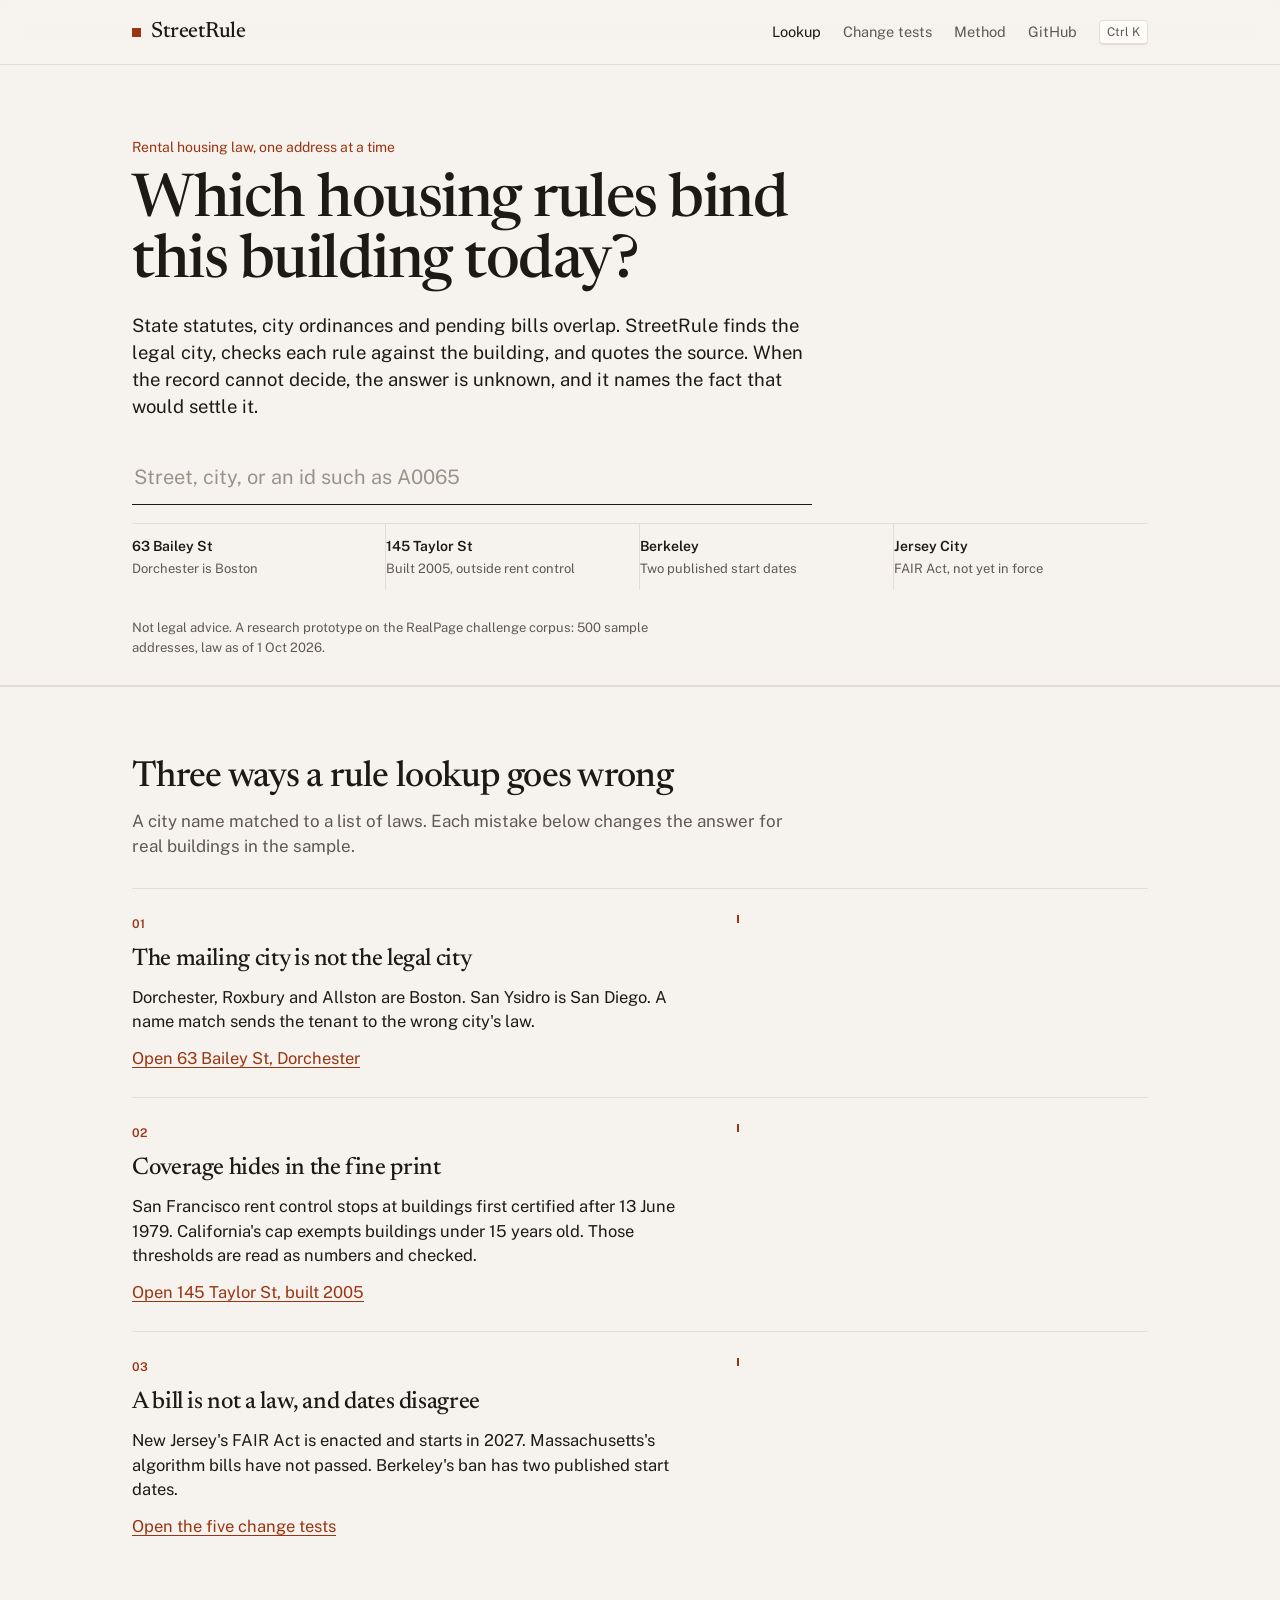
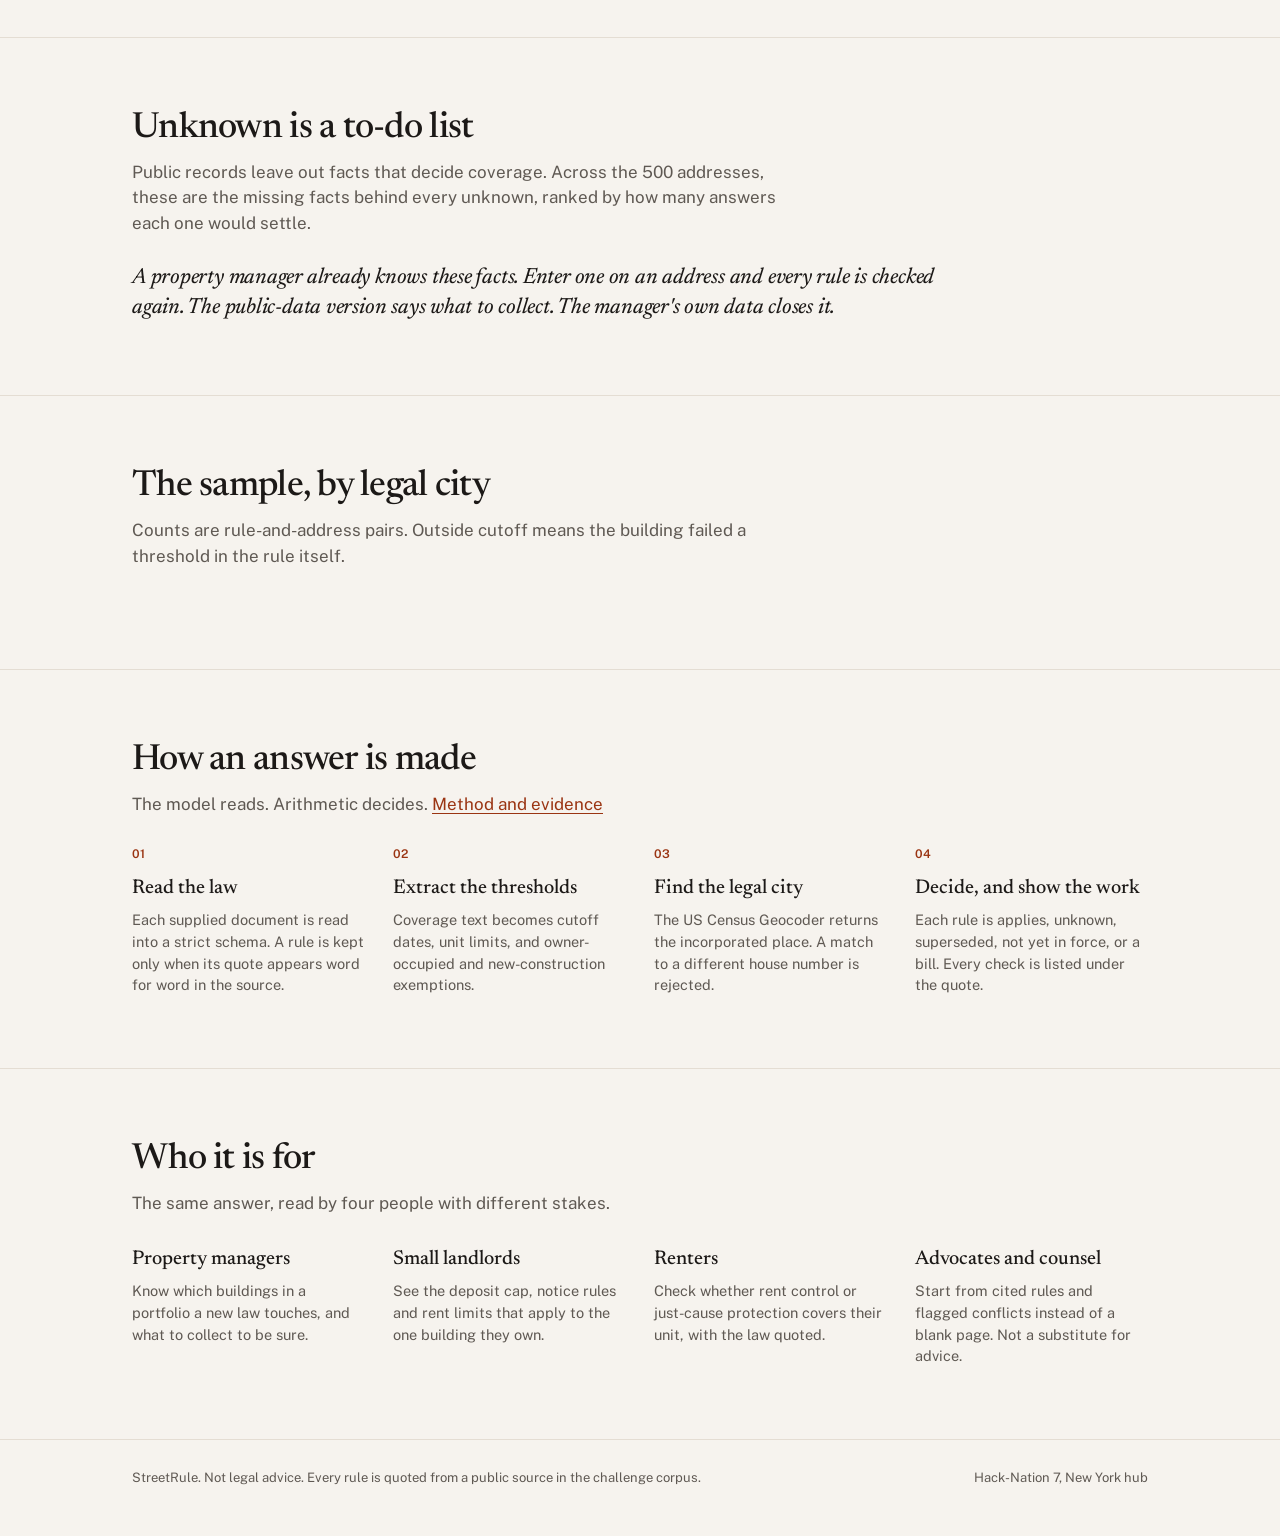
==== commit 40615d7f: "Restore the four audiences on the landing page Co-authored-by: Cursor <cursoragent@cursor.com>" ====
--- a/static/index.html
+++ b/static/index.html
@@ -116,6 +116,19 @@
         </div>
       </div>
     </section>
+
+    <section class="block">
+      <div class="wrap">
+        <h2>Who it is for</h2>
+        <p class="sub">The same answer, read by four people with different stakes.</p>
+        <div class="who">
+          <article><h3>Property managers</h3><p>Know which buildings in a portfolio a new law touches, and what to collect to be sure.</p></article>
+          <article><h3>Small landlords</h3><p>See the deposit cap, notice rules and rent limits that apply to the one building they own.</p></article>
+          <article><h3>Renters</h3><p>Check whether rent control or just-cause protection covers their unit, with the law quoted.</p></article>
+          <article><h3>Advocates and counsel</h3><p>Start from cited rules and flagged conflicts instead of a blank page. Not a substitute for advice.</p></article>
+        </div>
+      </div>
+    </section>
   </div>
 
   <main id="report" class="hidden">
--- a/static/style.css
+++ b/static/style.css
@@ -94,6 +94,9 @@
 .steps article::before { content: counter(step, decimal-leading-zero); display: block; font-size: 12px; font-weight: 600; color: var(--signal); margin-bottom: 10px; }
 .steps h3 { font-family: var(--serif); font-weight: 500; font-size: 20px; margin: 0 0 6px; }
 .steps p { font-size: 14.5px; color: var(--muted); margin: 0; }
+.who { display: grid; grid-template-columns: repeat(4, minmax(0, 1fr)); gap: 28px; }
+.who h3 { font-family: var(--serif); font-weight: 500; font-size: 20px; margin: 0 0 6px; }
+.who p { font-size: 14.5px; color: var(--muted); margin: 0; }
 
 footer { border-top: 1px solid var(--line); padding: 28px 0 48px; color: var(--muted); font-size: 13px; }
 footer .wrap { display: flex; justify-content: space-between; gap: 24px; flex-wrap: wrap; }
@@ -241,7 +244,7 @@
   .top .wrap { height: auto; flex-wrap: wrap; padding-top: 12px; padding-bottom: 10px; row-gap: 6px; }
   .top nav { width: 100%; flex-wrap: wrap; gap: 12px 16px; }
   .report-head h1 { font-size: 30px; }
-  .strip .wrap, .steps, .pipeline, .examples { grid-template-columns: repeat(2, minmax(0, 1fr)); }
+  .strip .wrap, .steps, .pipeline, .examples, .who { grid-template-columns: repeat(2, minmax(0, 1fr)); }
   .lede, .hero h1, .report-head h1, .where, .legal { overflow-wrap: break-word; }
   .stat, .stat + .stat { padding: 16px 12px 16px 0; border-left: 0; }
   .cases li, .contrast, .layout { grid-template-columns: 1fr; }
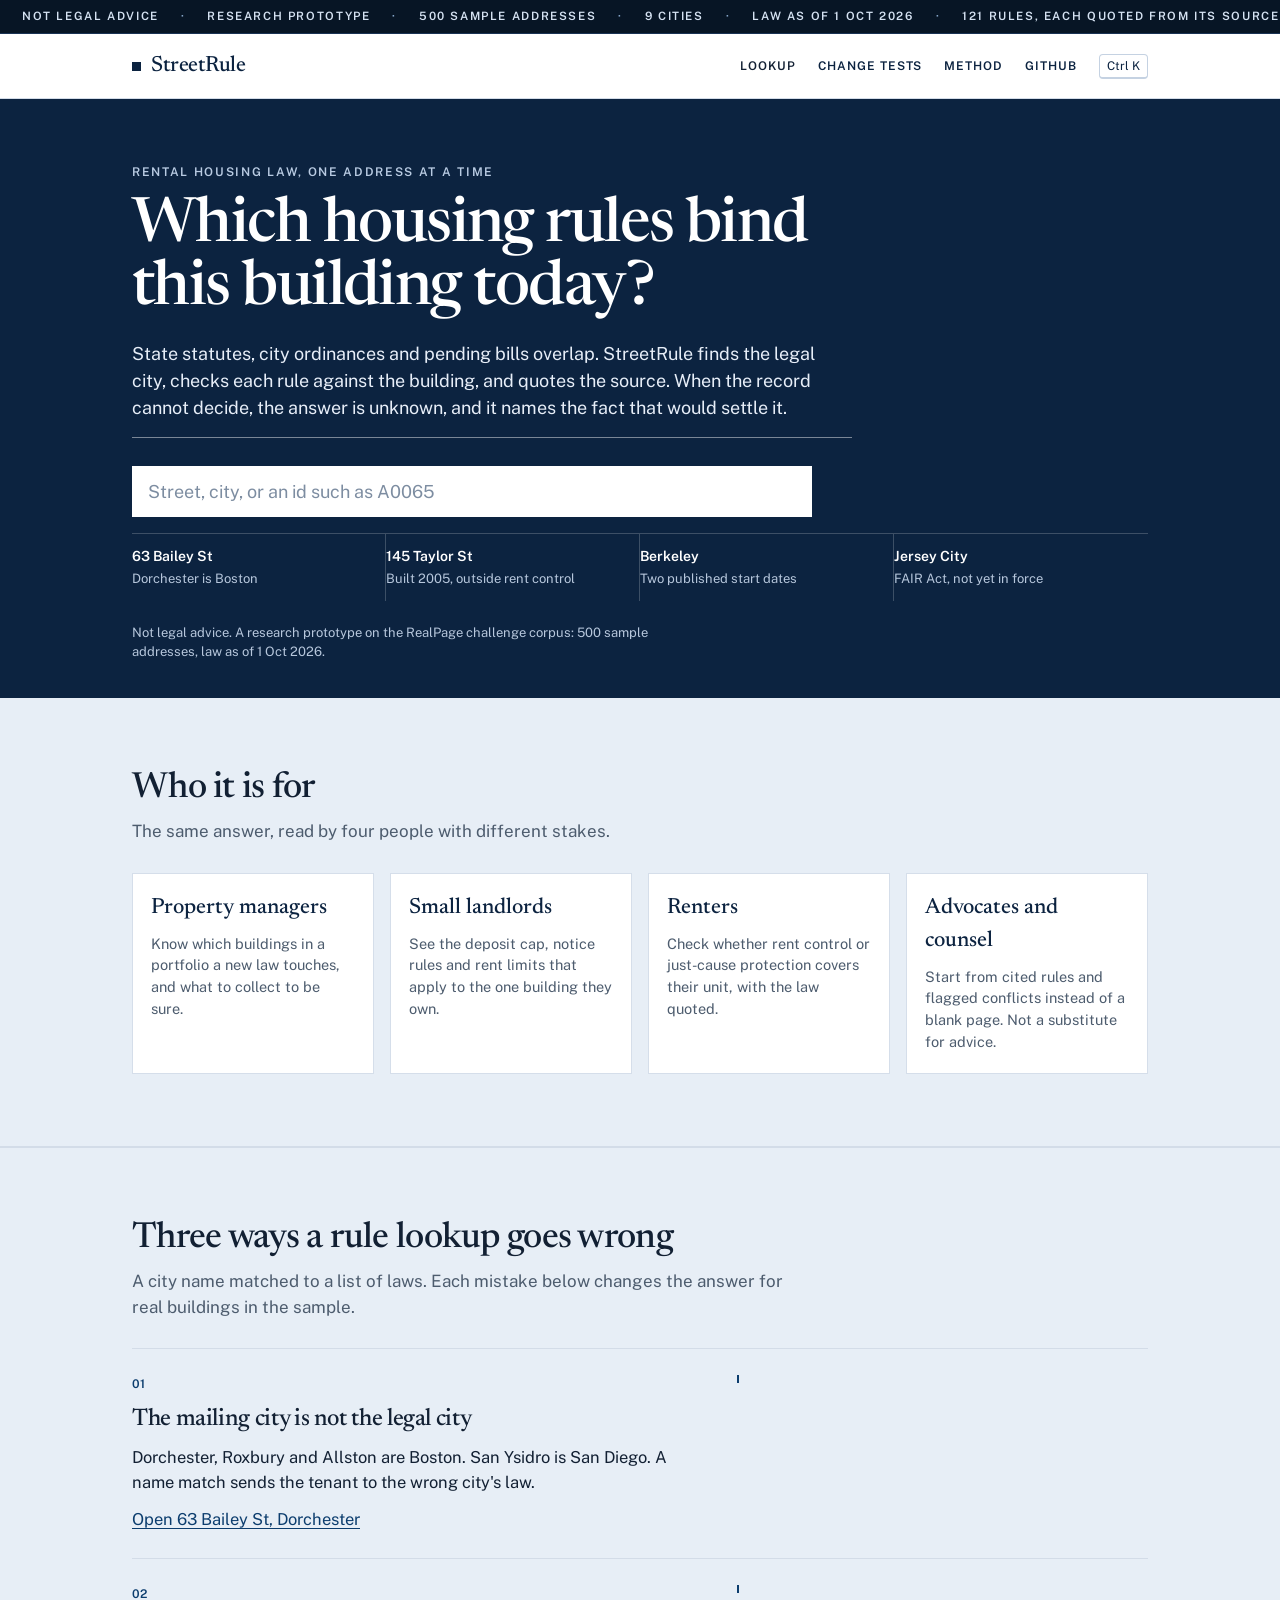
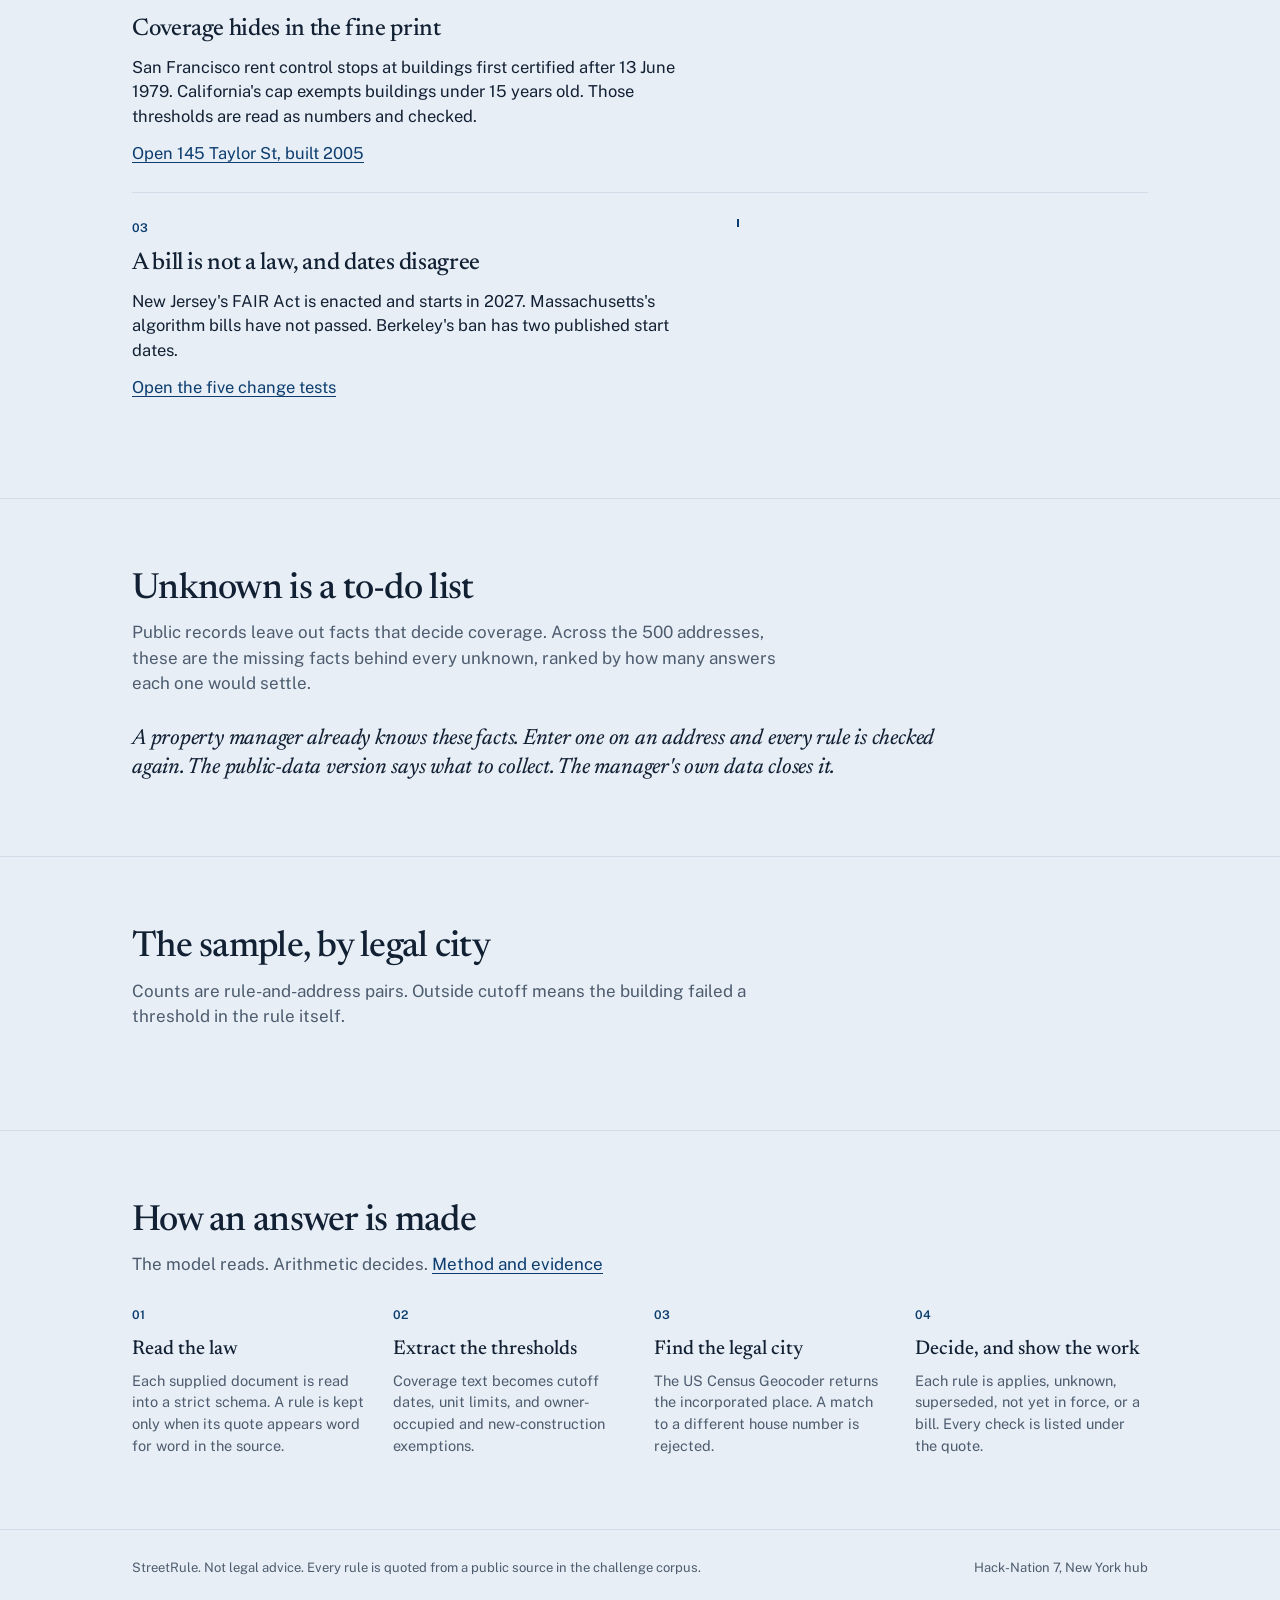
==== commit 795349b4: "Give the site a civic register and put the audiences under the headline Co-authored-by: Cursor <curs" ====
--- a/static/index.html
+++ b/static/index.html
@@ -5,7 +5,7 @@
   <meta name="viewport" content="width=device-width, initial-scale=1">
   <title>StreetRule · Which housing rules bind this building today</title>
   <meta name="description" content="Address-level rental housing law: state statutes, city ordinances and pending bills, each quoted from its source, with unknown when the public record cannot decide.">
-  <meta name="theme-color" content="#f6f3ee">
+  <meta name="theme-color" content="#0c2340">
   <link rel="icon" href="/static/favicon.svg" type="image/svg+xml">
   <link rel="preconnect" href="https://fonts.googleapis.com">
   <link rel="preconnect" href="https://fonts.gstatic.com" crossorigin>
@@ -14,6 +14,7 @@
 </head>
 <body>
   <a class="skip" href="#report">Skip to the answer</a>
+  <div class="ticker" aria-hidden="true"><div class="ticker-track"><span>Not legal advice</span><span>Research prototype</span><span>500 sample addresses</span><span>9 cities</span><span>Law as of 1 Oct 2026</span><span>121 rules, each quoted from its source</span><span>483 legal cities confirmed by the US Census</span><span>Unknown when the record cannot decide</span><span>Not legal advice</span><span>Research prototype</span><span>500 sample addresses</span><span>9 cities</span><span>Law as of 1 Oct 2026</span><span>121 rules, each quoted from its source</span><span>483 legal cities confirmed by the US Census</span><span>Unknown when the record cannot decide</span></div></div>
   <header class="top">
     <div class="wrap">
       <a class="brand" href="/"><span class="mark" aria-hidden="true"></span>StreetRule</a>
@@ -48,6 +49,19 @@
   </section>
 
   <div id="landing">
+    <section class="block who-block">
+      <div class="wrap">
+        <h2>Who it is for</h2>
+        <p class="sub">The same answer, read by four people with different stakes.</p>
+        <div class="who">
+          <article><h3>Property managers</h3><p>Know which buildings in a portfolio a new law touches, and what to collect to be sure.</p></article>
+          <article><h3>Small landlords</h3><p>See the deposit cap, notice rules and rent limits that apply to the one building they own.</p></article>
+          <article><h3>Renters</h3><p>Check whether rent control or just-cause protection covers their unit, with the law quoted.</p></article>
+          <article><h3>Advocates and counsel</h3><p>Start from cited rules and flagged conflicts instead of a blank page. Not a substitute for advice.</p></article>
+        </div>
+      </div>
+    </section>
+
     <div class="strip">
       <div class="wrap" id="stats"></div>
     </div>
@@ -117,18 +131,6 @@
       </div>
     </section>
 
-    <section class="block">
-      <div class="wrap">
-        <h2>Who it is for</h2>
-        <p class="sub">The same answer, read by four people with different stakes.</p>
-        <div class="who">
-          <article><h3>Property managers</h3><p>Know which buildings in a portfolio a new law touches, and what to collect to be sure.</p></article>
-          <article><h3>Small landlords</h3><p>See the deposit cap, notice rules and rent limits that apply to the one building they own.</p></article>
-          <article><h3>Renters</h3><p>Check whether rent control or just-cause protection covers their unit, with the law quoted.</p></article>
-          <article><h3>Advocates and counsel</h3><p>Start from cited rules and flagged conflicts instead of a blank page. Not a substitute for advice.</p></article>
-        </div>
-      </div>
-    </section>
   </div>
 
   <main id="report" class="hidden">
--- a/static/style.css
+++ b/static/style.css
@@ -1,10 +1,11 @@
 :root {
-  --ink: #1c1917;
-  --muted: #5f5953;
-  --line: #e4ddd3;
-  --paper: #f6f3ee;
-  --card: #fffcf8;
-  --signal: #9a3412;
+  --ink: #122033;
+  --muted: #4d5c6e;
+  --line: #d3dce8;
+  --paper: #e7eef6;
+  --card: #ffffff;
+  --navy: #0c2340;
+  --signal: #0c3d6e;
   --applies: #1d6b43;
   --unknown: #8a5a10;
   --superseded: #6b6560;
@@ -28,36 +29,44 @@
 .skip { position: absolute; left: 12px; top: -40px; background: var(--ink); color: #fff; padding: 6px 10px; z-index: 20; }
 .skip:focus { top: 12px; }
 
+/* Running line */
+.ticker { background: #071525; color: #d5e2f2; overflow: hidden; white-space: nowrap; border-bottom: 1px solid #1a3354; }
+.ticker-track { display: inline-flex; animation: ticker 48s linear infinite; }
+.ticker:hover .ticker-track { animation-play-state: paused; }
+.ticker span { padding: 8px 0 8px 22px; font-size: 11.5px; font-weight: 600; letter-spacing: .14em; text-transform: uppercase; }
+.ticker span::after { content: "·"; margin-left: 22px; color: #8eafd4; }
+@keyframes ticker { from { transform: translateX(0); } to { transform: translateX(-50%); } }
+
 /* Masthead */
-.top { position: sticky; top: 0; z-index: 10; background: rgba(246, 243, 238, .92); backdrop-filter: saturate(1.2) blur(8px); border-bottom: 1px solid var(--line); }
+.top { position: sticky; top: 0; z-index: 10; background: #fff; border-bottom: 1px solid var(--line); }
 .top .wrap { display: flex; align-items: center; justify-content: space-between; height: 64px; }
-.brand { display: inline-flex; align-items: center; gap: 10px; font-family: var(--serif); font-size: 22px; font-weight: 500; letter-spacing: -.02em; color: var(--ink); text-decoration: none; }
-.mark { width: 9px; height: 9px; background: var(--signal); display: inline-block; flex: none; }
-.top nav { display: flex; align-items: center; gap: 22px; font-size: 14.5px; }
-.top nav a { color: var(--muted); text-decoration: none; }
+.brand { display: inline-flex; align-items: center; gap: 10px; font-family: var(--serif); font-size: 22px; font-weight: 500; letter-spacing: -.02em; color: var(--navy); text-decoration: none; }
+.mark { width: 9px; height: 9px; background: var(--navy); display: inline-block; flex: none; }
+.top nav { display: flex; align-items: center; gap: 22px; }
+.top nav a { color: var(--navy); text-decoration: none; font-size: 12px; font-weight: 600; letter-spacing: .08em; text-transform: uppercase; }
 .top nav a:hover, .top nav a.on { color: var(--ink); }
-button.kbd { font: 12px/1 var(--sans); color: var(--muted); background: var(--card); border: 1px solid var(--line); border-bottom-width: 2px; padding: 5px 7px; border-radius: 4px; cursor: pointer; }
+button.kbd { font: 12px/1 var(--sans); color: var(--navy); background: #fff; border: 1px solid #c5d2e2; border-bottom-width: 2px; padding: 5px 7px; border-radius: 4px; cursor: pointer; }
 
 /* Hero */
-.hero { padding: 72px 0 28px; }
-.eyebrow { margin: 0 0 14px; font-size: 14px; color: var(--signal); }
-.hero h1 { font-family: var(--serif); font-weight: 500; font-size: clamp(40px, 5.4vw, 60px); line-height: 1.02; letter-spacing: -.025em; margin: 0 0 18px; max-width: 11.2em; }
-.hero p.lede { font-size: 18.5px; line-height: 1.45; max-width: 38em; margin: 0 0 32px; color: var(--ink); }
+.hero { background: var(--navy); color: #fff; padding: 64px 0 36px; }
+.eyebrow { margin: 0 0 14px; font-size: 12px; font-weight: 600; letter-spacing: .14em; text-transform: uppercase; color: #b9cbe2; }
+.hero h1 { font-family: var(--serif); font-weight: 500; font-size: clamp(40px, 5.4vw, 62px); line-height: 1.02; letter-spacing: -.025em; margin: 0 0 18px; max-width: 12em; color: #fff; }
+.hero p.lede { font-size: 18px; line-height: 1.5; max-width: 40em; margin: 0 0 28px; padding-bottom: 16px; color: #e7eef8; border-bottom: 1px solid rgba(255, 255, 255, .45); }
 .search { position: relative; max-width: 680px; }
-.search input { width: 100%; font: 500 20px/1.3 var(--sans); padding: 12px 2px 14px; border: 0; border-bottom: 1.5px solid var(--ink); border-radius: 0; background: transparent; color: var(--ink); }
-.search input::placeholder { color: #9a938a; font-weight: 400; }
-.search input:focus { outline: none; border-bottom-color: var(--signal); }
+.search input { width: 100%; font: 500 18px/1.3 var(--sans); padding: 14px 16px; border: 0; border-radius: 0; background: #fff; color: var(--ink); }
+.search input::placeholder { color: #7d8da1; font-weight: 400; }
+.search input:focus { outline: 2px solid #e2c56a; outline-offset: 2px; }
 #matches, #palette-list { position: absolute; left: 0; right: 0; top: calc(100% + 6px); margin: 0; padding: 6px 0; list-style: none; background: var(--card); color: var(--ink); border: 1px solid var(--line); box-shadow: 0 16px 40px rgba(28, 25, 23, .1); max-height: 320px; overflow: auto; z-index: 6; }
 #matches li, #palette-list li { padding: 9px 14px; cursor: pointer; font-size: 15px; }
-#matches li:hover, #matches li.active, #palette-list li:hover, #palette-list li.active { background: #f3ece4; }
+#matches li:hover, #matches li.active, #palette-list li:hover, #palette-list li.active { background: #e7eef6; }
 #matches:empty { display: none; }
-.examples { display: grid; grid-template-columns: repeat(4, minmax(0, 1fr)); gap: 0; margin-top: 18px; border-top: 1px solid var(--line); }
-.examples button { min-width: 0; text-align: left; background: none; border: 0; border-right: 1px solid var(--line); padding: 12px 14px 12px 0; cursor: pointer; font: inherit; color: inherit; }
+.examples { display: grid; grid-template-columns: repeat(4, minmax(0, 1fr)); gap: 0; margin-top: 16px; border-top: 1px solid rgba(255, 255, 255, .2); }
+.examples button { min-width: 0; text-align: left; background: none; border: 0; border-right: 1px solid rgba(255, 255, 255, .2); padding: 12px 14px 12px 0; cursor: pointer; font: inherit; color: #fff; }
 .examples button:last-child { border-right: 0; }
-.examples button:hover b { color: var(--signal); }
+.examples button:hover b { color: #e2c56a; }
 .examples b { display: block; font-weight: 600; font-size: 14px; }
-.examples span { display: block; color: var(--muted); font-size: 13px; margin-top: 2px; }
-.disclaimer { margin: 28px 0 0; font-size: 13px; color: var(--muted); max-width: 42em; }
+.examples span { display: block; color: #b7c7dc; font-size: 13px; margin-top: 2px; }
+.disclaimer { margin: 22px 0 0; font-size: 13px; color: #b7c7dc; max-width: 42em; }
 
 /* Figures */
 .strip { border-top: 1px solid var(--line); border-bottom: 1px solid var(--line); }
@@ -94,8 +103,10 @@
 .steps article::before { content: counter(step, decimal-leading-zero); display: block; font-size: 12px; font-weight: 600; color: var(--signal); margin-bottom: 10px; }
 .steps h3 { font-family: var(--serif); font-weight: 500; font-size: 20px; margin: 0 0 6px; }
 .steps p { font-size: 14.5px; color: var(--muted); margin: 0; }
-.who { display: grid; grid-template-columns: repeat(4, minmax(0, 1fr)); gap: 28px; }
-.who h3 { font-family: var(--serif); font-weight: 500; font-size: 20px; margin: 0 0 6px; }
+.who-block { padding-top: 48px; padding-bottom: 56px; }
+.who { display: grid; grid-template-columns: repeat(4, minmax(0, 1fr)); gap: 16px; }
+.who article { background: #fff; border: 1px solid #d5deea; padding: 18px 18px 20px; min-width: 0; }
+.who h3 { font-family: var(--serif); font-weight: 500; font-size: 22px; margin: 0 0 8px; color: var(--navy); }
 .who p { font-size: 14.5px; color: var(--muted); margin: 0; }
 
 footer { border-top: 1px solid var(--line); padding: 28px 0 48px; color: var(--muted); font-size: 13px; }
@@ -232,11 +243,11 @@
 .plain-list { color: var(--ink); max-width: 44em; padding-left: 18px; }
 .plain-list li { margin: 8px 0; }
 
-body.reporting .hero { padding: 0; border-bottom: 1px solid var(--line); }
-body.reporting .hero .wrap { padding-top: 12px; padding-bottom: 12px; }
+body.reporting .hero { padding: 0; }
+body.reporting .hero .wrap { padding-top: 14px; padding-bottom: 14px; }
 body.reporting .hero .eyebrow, body.reporting .hero h1, body.reporting .hero .lede, body.reporting .hero .examples, body.reporting .hero .disclaimer { display: none; }
 body.reporting .search { max-width: none; }
-body.reporting .search input { font-size: 16px; padding: 8px 2px; }
+body.reporting .search input { font-size: 16px; padding: 10px 14px; }
 
 @media (max-width: 860px) {
   .wrap { padding: 0 20px; }
@@ -255,15 +266,16 @@
   .test { grid-template-columns: 1fr; }
   .top nav { gap: 12px; }
   .copy { margin-left: 0; }
-  .examples button { border-right: 0; border-bottom: 1px solid var(--line); padding-right: 0; }
+  .examples button { border-right: 0; border-bottom: 1px solid rgba(255, 255, 255, .2); padding-right: 0; }
 }
 
 @media print {
-  .top, .hero, aside.facts, .toolbar, footer, .palette, .back, .counts { display: none !important; }
+  .ticker, .top, .hero, aside.facts, .toolbar, footer, .palette, .back, .counts { display: none !important; }
   body, .card { background: #fff; }
   .card { break-inside: avoid; }
 }
 
 @media (prefers-reduced-motion: reduce) {
   .toast { transition: none; }
-}
+  .ticker-track { animation: none; }
+}
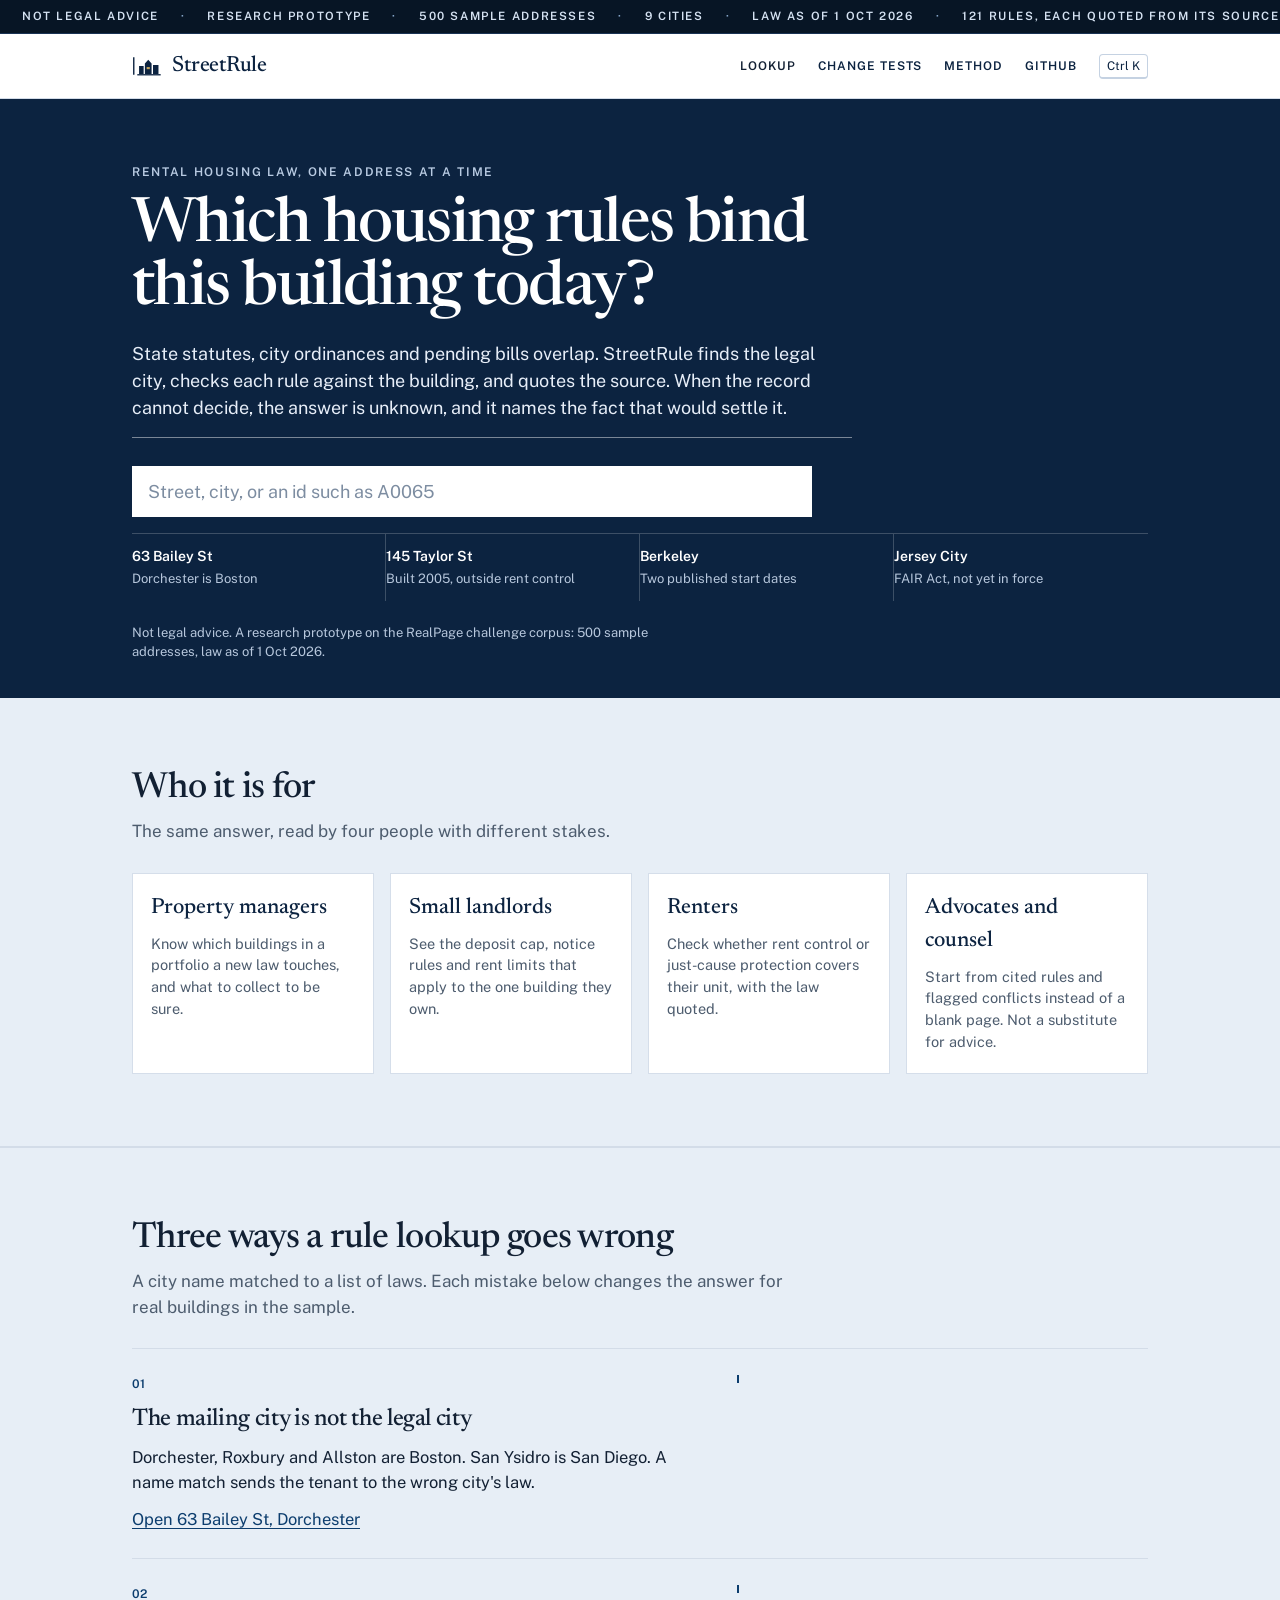
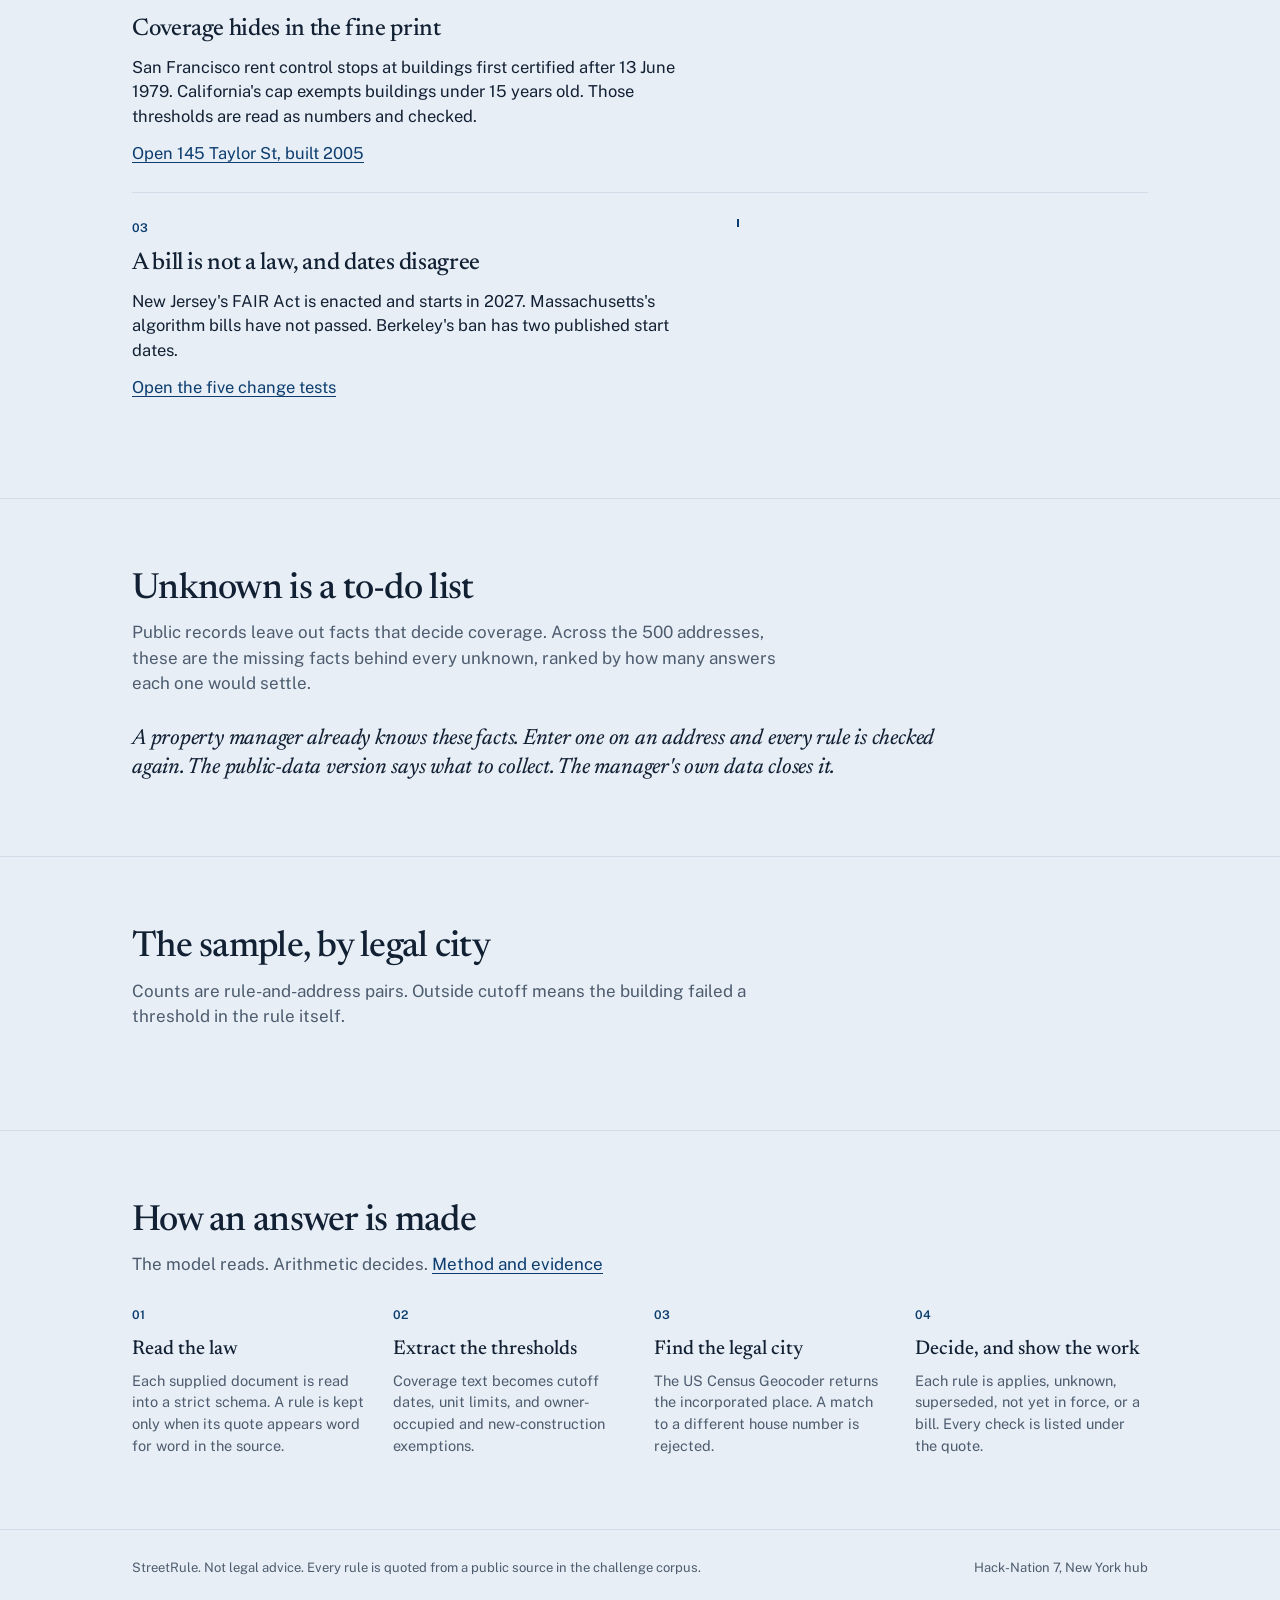
==== commit 966bbb2f: "Replace the square mark with a street of buildings and a margin rule Co-authored-by: Cursor <cursora" ====
--- a/static/index.html
+++ b/static/index.html
@@ -17,7 +17,7 @@
   <div class="ticker" aria-hidden="true"><div class="ticker-track"><span>Not legal advice</span><span>Research prototype</span><span>500 sample addresses</span><span>9 cities</span><span>Law as of 1 Oct 2026</span><span>121 rules, each quoted from its source</span><span>483 legal cities confirmed by the US Census</span><span>Unknown when the record cannot decide</span><span>Not legal advice</span><span>Research prototype</span><span>500 sample addresses</span><span>9 cities</span><span>Law as of 1 Oct 2026</span><span>121 rules, each quoted from its source</span><span>483 legal cities confirmed by the US Census</span><span>Unknown when the record cannot decide</span></div></div>
   <header class="top">
     <div class="wrap">
-      <a class="brand" href="/"><span class="mark" aria-hidden="true"></span>StreetRule</a>
+      <a class="brand" href="/"><svg class="mark" viewBox="0 0 34 22" aria-hidden="true" focusable="false"><path fill="currentColor" d="M1.2 1h1.6v20H1.2z"/><path fill="currentColor" d="M6 20.2h26.5v1.5H6z"/><path fill="currentColor" d="M8 20V11h5.2v9H8zm6.6 0V8.2L18.4 4l3.8 4.2V20h-7.6zm9.2 0V10H30v10h-6.2z"/><path fill="#c4a35a" d="M16.6 12.2h3.6v2.4h-3.6z"/></svg>StreetRule</a>
       <nav>
         <a href="/" class="on">Lookup</a>
         <a href="/changes">Change tests</a>
--- a/static/style.css
+++ b/static/style.css
@@ -41,7 +41,7 @@
 .top { position: sticky; top: 0; z-index: 10; background: #fff; border-bottom: 1px solid var(--line); }
 .top .wrap { display: flex; align-items: center; justify-content: space-between; height: 64px; }
 .brand { display: inline-flex; align-items: center; gap: 10px; font-family: var(--serif); font-size: 22px; font-weight: 500; letter-spacing: -.02em; color: var(--navy); text-decoration: none; }
-.mark { width: 9px; height: 9px; background: var(--navy); display: inline-block; flex: none; }
+.mark { width: 30px; height: 20px; display: block; flex: none; color: var(--navy); }
 .top nav { display: flex; align-items: center; gap: 22px; }
 .top nav a { color: var(--navy); text-decoration: none; font-size: 12px; font-weight: 600; letter-spacing: .08em; text-transform: uppercase; }
 .top nav a:hover, .top nav a.on { color: var(--ink); }
